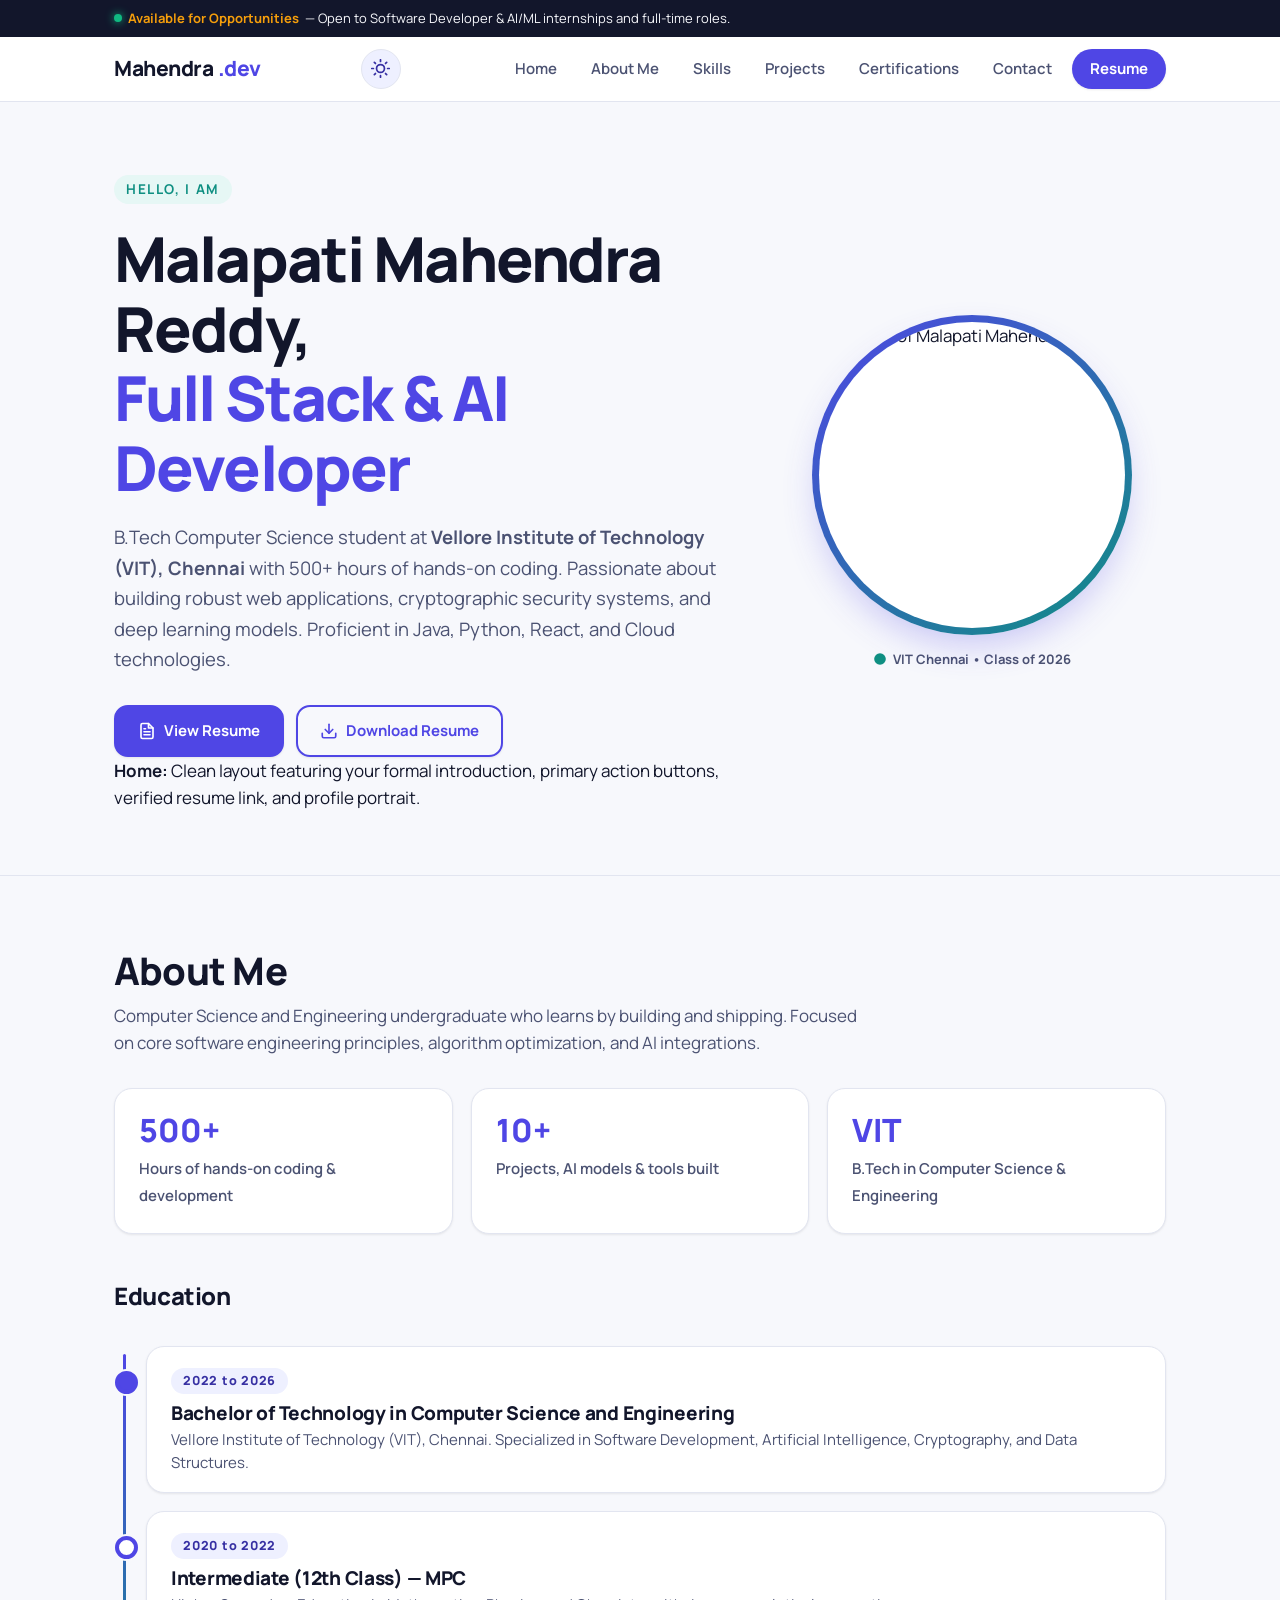
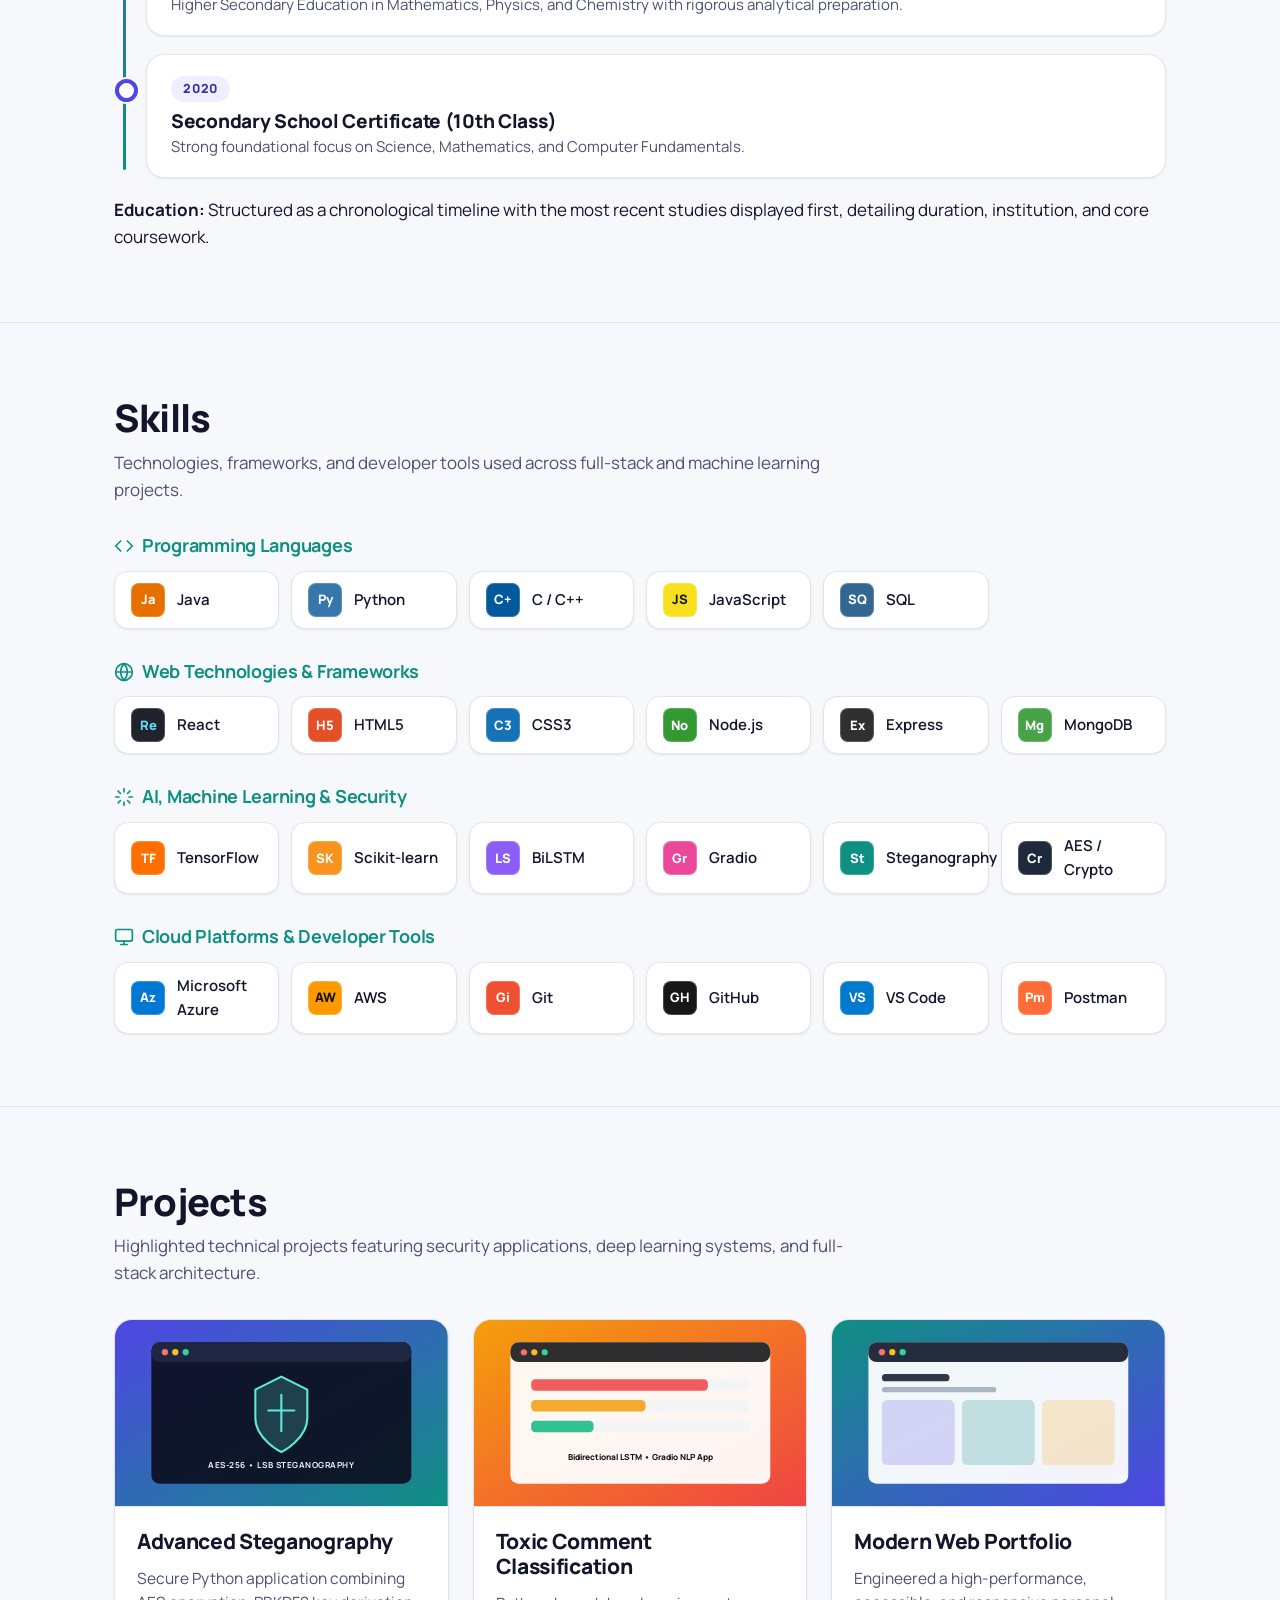
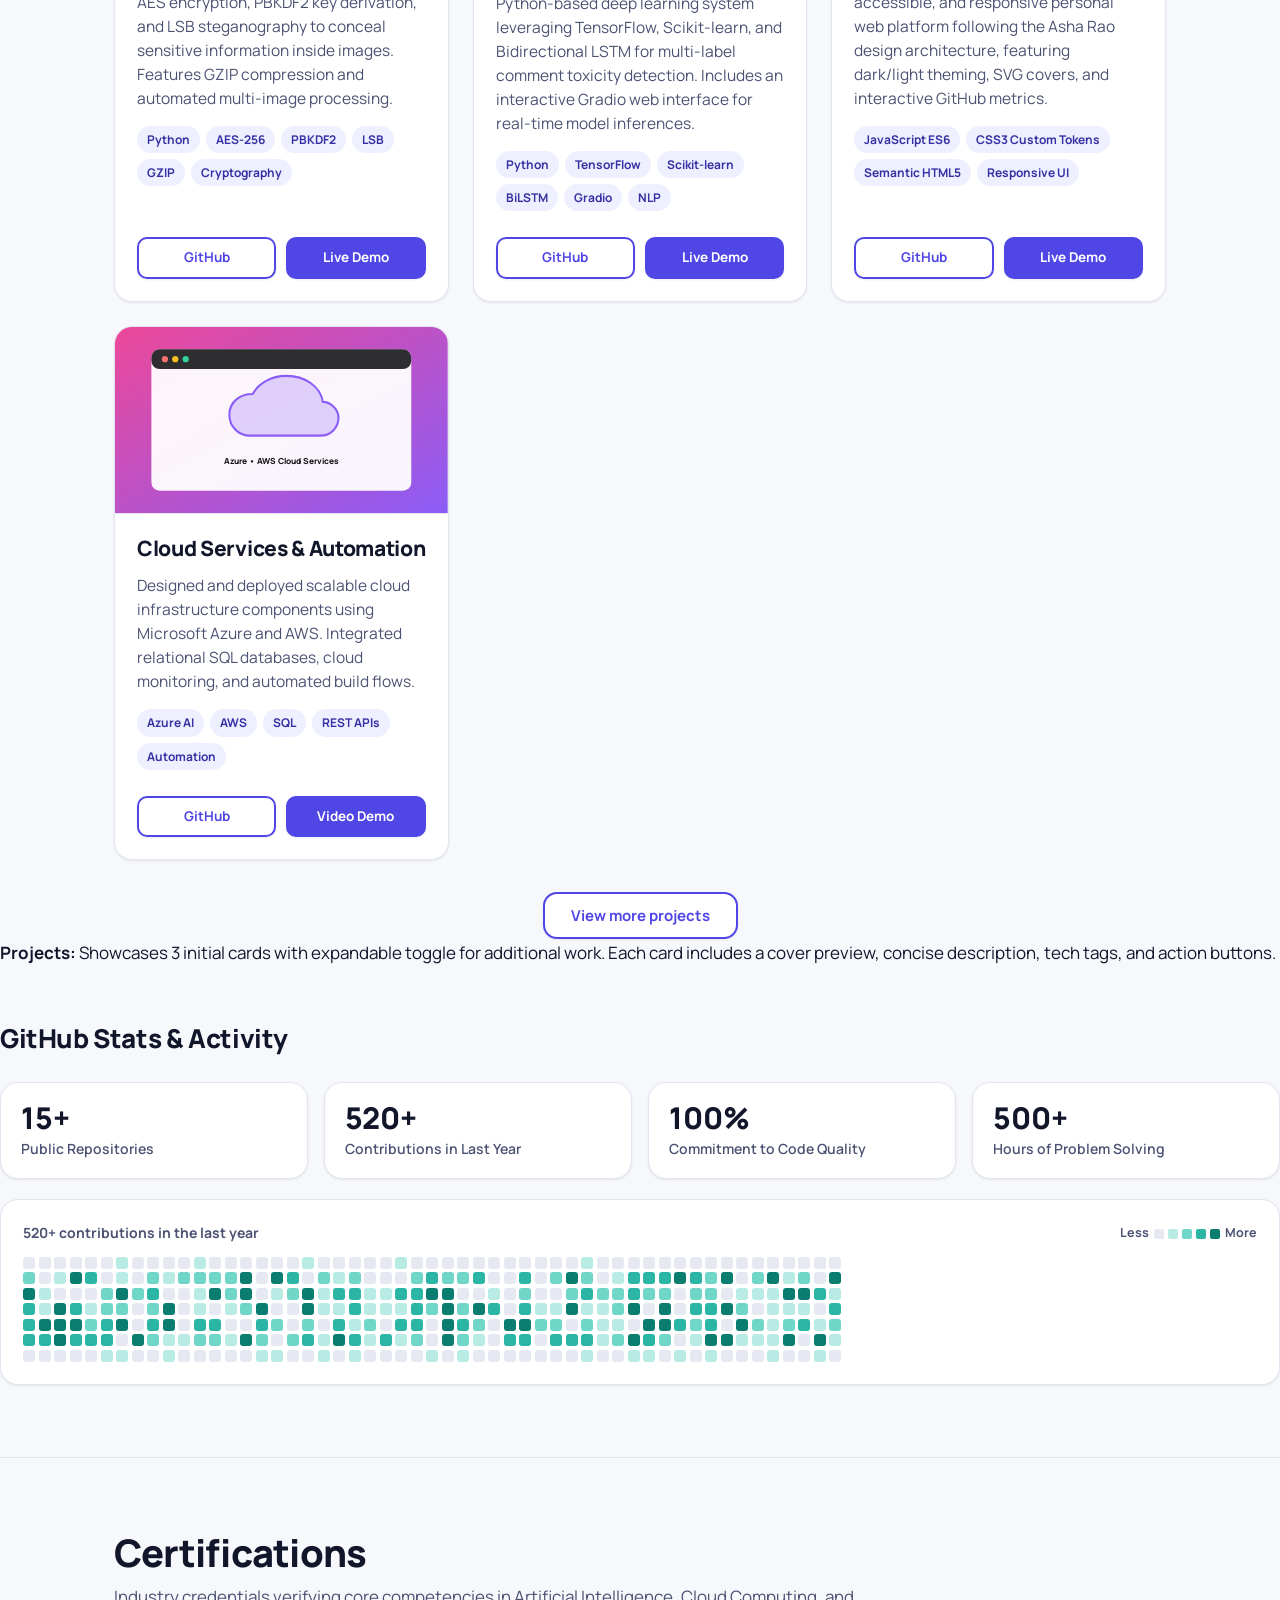
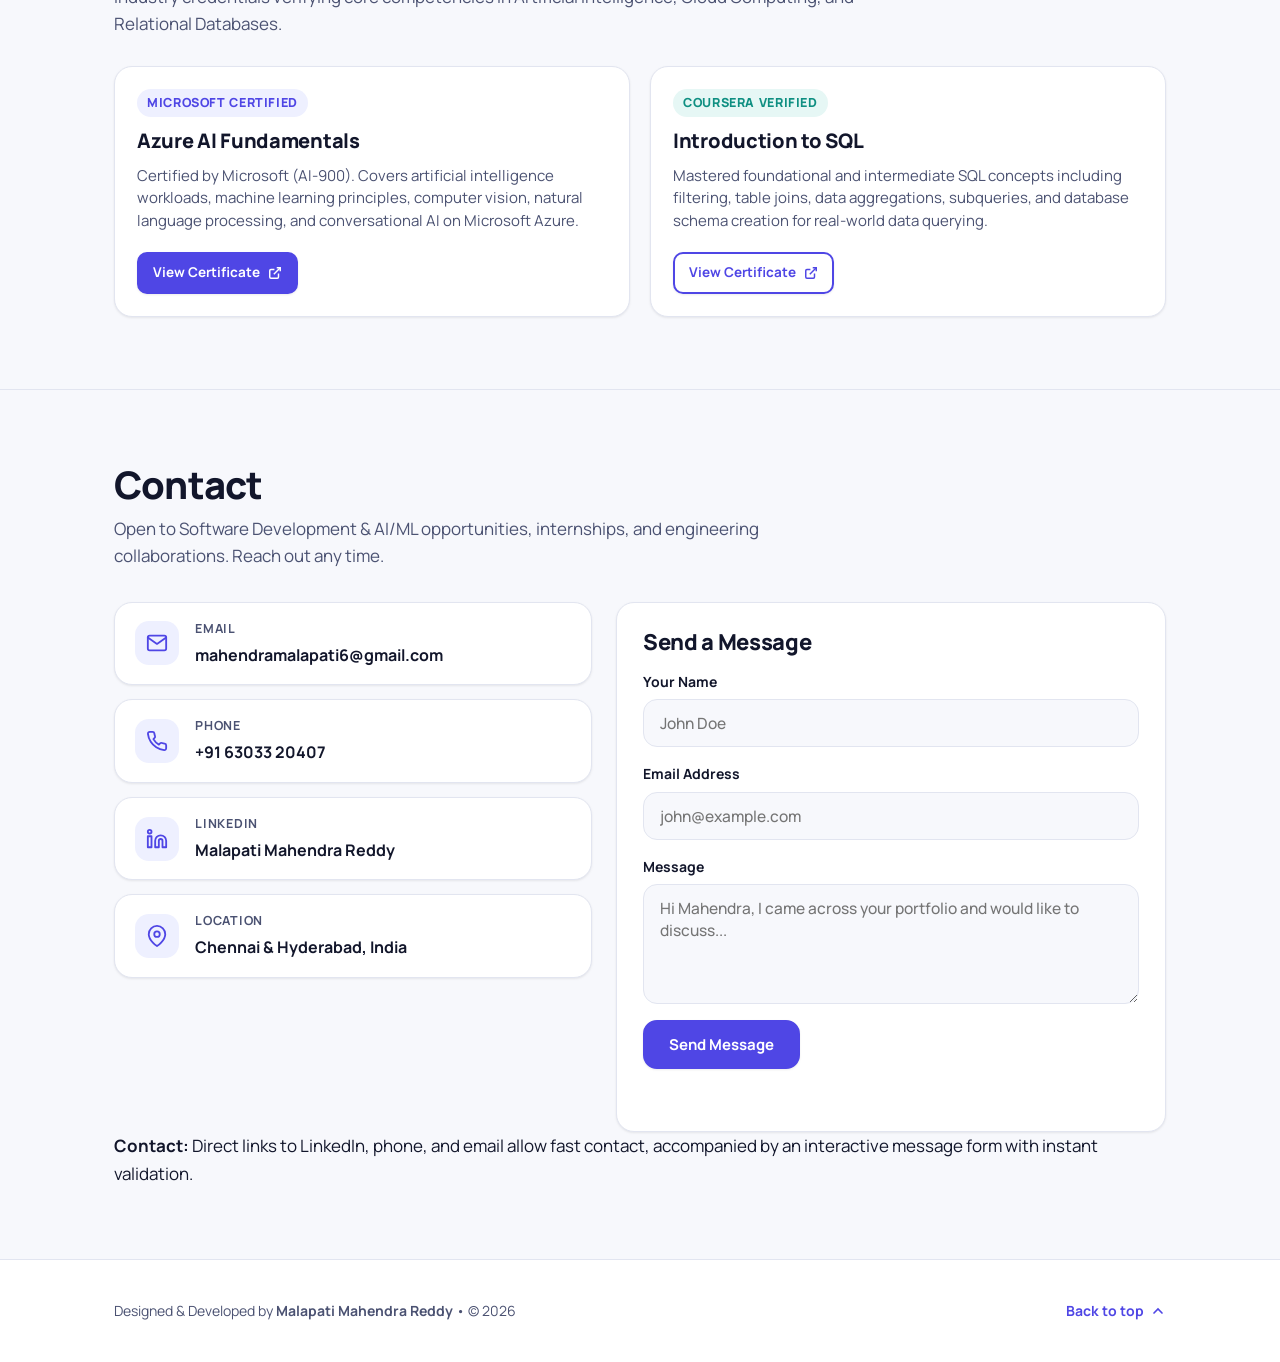
==== port.html @ 986fc6aa "Initial commit: Portfolio website with responsive design and theme toggle" ====
<!DOCTYPE html>
<html lang="en">

<head>
    <meta charset="UTF-8">
    <meta name="viewport" content="width=device-width, initial-scale=1.0, viewport-fit=cover">
    <title>Malapati Mahendra Reddy | Full Stack & AI Developer</title>
    <meta name="description"
        content="Portfolio of Malapati Mahendra Reddy - Full Stack Developer and AI/ML Engineer studying Computer Science at VIT Chennai.">

    <!-- Google Font: Manrope -->
    <link rel="preconnect" href="https://fonts.googleapis.com">
    <link rel="preconnect" href="https://fonts.gstatic.com" crossorigin>
    <link href="https://fonts.googleapis.com/css2?family=Manrope:wght@400;500;600;700;800&display=swap"
        rel="stylesheet">

    <!-- Stylesheet -->
    <link rel="stylesheet" href="port.css">
</head>

<body>

    <!-- Top Notification / Status Banner -->
    <aside class="sample" aria-label="Announcement banner">
        <div class="in">
            <span class="badge-tag">
                <b>Available for Opportunities</b> — Open to Software Developer &amp; AI/ML internships and full-time
                roles.
            </span>
        </div>
    </aside>

    <!-- Sticky Navbar -->
    <nav class="top" aria-label="Main Navigation">
        <div class="in">
            <a class="brand" href="#home" aria-label="Home page">
                Mahendra<span>.dev</span>
            </a>

            <div class="nav-actions">
                <!-- Theme Toggle -->
                <button type="button" class="theme-btn" id="themeToggle" aria-label="Toggle dark/light theme"
                    title="Toggle theme">
                    <svg class="sun-icon" viewBox="0 0 24 24" fill="none" stroke="currentColor" stroke-width="2.2"
                        stroke-linecap="round" stroke-linejoin="round" aria-hidden="true">
                        <circle cx="12" cy="12" r="5"></circle>
                        <line x1="12" y1="1" x2="12" y2="3"></line>
                        <line x1="12" y1="21" x2="12" y2="23"></line>
                        <line x1="4.22" y1="4.22" x2="5.64" y2="5.64"></line>
                        <line x1="18.36" y1="18.36" x2="19.78" y2="19.78"></line>
                        <line x1="1" y1="12" x2="3" y2="12"></line>
                        <line x1="21" y1="12" x2="23" y2="12"></line>
                        <line x1="4.22" y1="19.78" x2="5.64" y2="18.36"></line>
                        <line x1="18.36" y1="5.64" x2="19.78" y2="4.22"></line>
                    </svg>
                    <svg class="moon-icon" style="display:none;" viewBox="0 0 24 24" fill="none" stroke="currentColor"
                        stroke-width="2.2" stroke-linecap="round" stroke-linejoin="round" aria-hidden="true">
                        <path d="M21 12.79A9 9 0 1 1 11.21 3 7 7 0 0 0 21 12.79z"></path>
                    </svg>
                </button>

                <!-- Burger Toggle for Mobile -->
                <button class="burger" id="burger" aria-label="Open navigation menu" aria-expanded="false"
                    aria-controls="menu">
                    <svg width="22" height="22" viewBox="0 0 24 24" fill="none" stroke="currentColor" stroke-width="2.4"
                        stroke-linecap="round">
                        <path d="M4 7h16M4 12h16M4 17h16" />
                    </svg>
                </button>
            </div>

            <!-- Main Navigation Menu -->
            <div class="menu" id="menu">
                <a href="#home">Home</a>
                <a href="#about">About Me</a>
                <a href="#skills">Skills</a>
                <a href="#projects">Projects</a>
                <a href="#cert">Certifications</a>
                <a href="#contact">Contact</a>
                <!-- DUMMY LINK 1: Replace with your original Google Drive Resume view link -->
                <a class="cta" href="https://example.com/drive/view/Mahendra-Reddy-Resume" target="_blank"
                    rel="noopener">Resume</a>
            </div>
        </div>
    </nav>

    <main>
        <!-- Hero Section -->
        <section class="hero" id="home">
            <div class="in">
                <div>
                    <span class="kicker">Hello, I am</span>
                    <h1>Malapati Mahendra Reddy, <em>Full Stack &amp; AI Developer</em></h1>
                    <p class="lead">
                        B.Tech Computer Science student at <strong>Vellore Institute of Technology (VIT),
                            Chennai</strong> with 500+ hours of hands-on coding. Passionate about building robust web
                        applications, cryptographic security systems, and deep learning models. Proficient in Java,
                        Python, React, and Cloud technologies.
                    </p>
                    <div class="btns">
                        <!-- DUMMY LINK 1: Replace with your original Google Drive Resume view link -->
                        <a class="btn" href="https://example.com/drive/view/Mahendra-Reddy-Resume" target="_blank"
                            rel="noopener">
                            <svg width="18" height="18" viewBox="0 0 24 24" fill="none" stroke="currentColor"
                                stroke-width="2.2" stroke-linecap="round" stroke-linejoin="round" aria-hidden="true">
                                <path d="M14 2H6a2 2 0 0 0-2 2v16a2 2 0 0 0 2 2h12a2 2 0 0 0 2-2V8z"></path>
                                <polyline points="14 2 14 8 20 8"></polyline>
                                <line x1="16" y1="13" x2="8" y2="13"></line>
                                <line x1="16" y1="17" x2="8" y2="17"></line>
                                <polyline points="10 9 9 9 8 9"></polyline>
                            </svg>
                            View Resume
                        </a>
                        <!-- DUMMY LINK 2: Replace with your original direct Resume PDF download link -->
                        <a class="btn ghost" href="https://example.com/drive/Mahendra-Reddy-Resume.PDF" target="_blank"
                            rel="noopener" download="Mahendra-Reddy-Resume.pdf">
                            <svg width="18" height="18" viewBox="0 0 24 24" fill="none" stroke="currentColor"
                                stroke-width="2.2" stroke-linecap="round" stroke-linejoin="round" aria-hidden="true">
                                <path d="M21 15v4a2 2 0 0 1-2 2H5a2 2 0 0 1-2-2v-4"></path>
                                <polyline points="7 10 12 15 17 10"></polyline>
                                <line x1="12" y1="15" x2="12" y2="3"></line>
                            </svg>
                            Download Resume
                        </a>
                    </div>
                    <p class="note">
                        <b>Home:</b> Clean layout featuring your formal introduction, primary action buttons, verified
                        resume link, and profile portrait.
                    </p>
                </div>

                <div class="photo-wrapper">
                    <div class="photo">
                        <img src="https://res.cloudinary.com/km6wrbvx/image/upload/v1789730988/photo_2.jpg"
                            alt="Portrait of Malapati Mahendra Reddy" loading="eager"
                            onerror="this.onerror=null; this.src='https://images.unsplash.com/photo-1534528741775-53994a69daeb?auto=format&fit=crop&w=600&q=80';">
                    </div>
                    <span class="photo-caption">
                        <svg width="14" height="14" viewBox="0 0 24 24" fill="#0F8F82">
                            <circle cx="12" cy="12" r="10" />
                        </svg>
                        VIT Chennai &bull; Class of 2026
                    </span>
                </div>
            </div>
        </section>

        <!-- About Me Section -->
        <section class="sec" id="about">
            <div class="in">
                <h2>About Me</h2>
                <p class="sub">
                    Computer Science and Engineering undergraduate who learns by building and shipping. Focused on core
                    software engineering principles, algorithm optimization, and AI integrations.
                </p>

                <!-- Metric Fact Cards -->
                <div class="about">
                    <div class="fact">
                        <b>500+</b>
                        <span>Hours of hands-on coding &amp; development</span>
                    </div>
                    <div class="fact">
                        <b>10+</b>
                        <span>Projects, AI models &amp; tools built</span>
                    </div>
                    <div class="fact">
                        <b>VIT</b>
                        <span>B.Tech in Computer Science &amp; Engineering</span>
                    </div>
                </div>

                <!-- Education History Timeline Track -->
                <h3 style="margin-top: 48px; font-size: 24px; font-weight: 800;">Education</h3>
                <ol class="track" aria-label="Education history, most recent first">
                    <li>
                        <span class="yr">2022 to 2026</span>
                        <h4>Bachelor of Technology in Computer Science and Engineering</h4>
                        <p>Vellore Institute of Technology (VIT), Chennai. Specialized in Software Development,
                            Artificial Intelligence, Cryptography, and Data Structures.</p>
                    </li>
                    <li>
                        <span class="yr">2020 to 2022</span>
                        <h4>Intermediate (12th Class) — MPC</h4>
                        <p>Higher Secondary Education in Mathematics, Physics, and Chemistry with rigorous analytical
                            preparation.</p>
                    </li>
                    <li>
                        <span class="yr">2020</span>
                        <h4>Secondary School Certificate (10th Class)</h4>
                        <p>Strong foundational focus on Science, Mathematics, and Computer Fundamentals.</p>
                    </li>
                </ol>

                <p class="note">
                    <b>Education:</b> Structured as a chronological timeline with the most recent studies displayed
                    first, detailing duration, institution, and core coursework.
                </p>
            </div>
        </section>

        <!-- Skills Section -->
        <section class="sec" id="skills">
            <div class="in">
                <h2>Skills</h2>
                <p class="sub">Technologies, frameworks, and developer tools used across full-stack and machine learning
                    projects.</p>

                <!-- Programming Languages -->
                <div class="group">
                    <h3>
                        <svg width="20" height="20" viewBox="0 0 24 24" fill="none" stroke="currentColor"
                            stroke-width="2" stroke-linecap="round" stroke-linejoin="round" aria-hidden="true">
                            <polyline points="16 18 22 12 16 6"></polyline>
                            <polyline points="8 6 2 12 8 18"></polyline>
                        </svg>
                        Programming Languages
                    </h3>
                    <ul class="logos">
                        <li><span class="logo" style="background:#E76F00;color:#fff" aria-hidden="true">Ja</span>Java
                        </li>
                        <li><span class="logo" style="background:#3776AB;color:#fff" aria-hidden="true">Py</span>Python
                        </li>
                        <li><span class="logo" style="background:#00599C;color:#fff" aria-hidden="true">C+</span>C / C++
                        </li>
                        <li><span class="logo" style="background:#F7DF1E;color:#1a1a1a"
                                aria-hidden="true">JS</span>JavaScript</li>
                        <li><span class="logo" style="background:#336791;color:#fff" aria-hidden="true">SQ</span>SQL
                        </li>
                    </ul>
                </div>

                <!-- Web Development -->
                <div class="group">
                    <h3>
                        <svg width="20" height="20" viewBox="0 0 24 24" fill="none" stroke="currentColor"
                            stroke-width="2" stroke-linecap="round" stroke-linejoin="round" aria-hidden="true">
                            <circle cx="12" cy="12" r="10"></circle>
                            <line x1="2" y1="12" x2="22" y2="12"></line>
                            <path
                                d="M12 2a15.3 15.3 0 0 1 4 10 15.3 15.3 0 0 1-4 10 15.3 15.3 0 0 1-4-10 15.3 15.3 0 0 1 4-10z">
                            </path>
                        </svg>
                        Web Technologies &amp; Frameworks
                    </h3>
                    <ul class="logos">
                        <li><span class="logo" style="background:#20232A;color:#61DAFB"
                                aria-hidden="true">Re</span>React</li>
                        <li><span class="logo" style="background:#E34F26;color:#fff" aria-hidden="true">H5</span>HTML5
                        </li>
                        <li><span class="logo" style="background:#1572B6;color:#fff" aria-hidden="true">C3</span>CSS3
                        </li>
                        <li><span class="logo" style="background:#339933;color:#fff" aria-hidden="true">No</span>Node.js
                        </li>
                        <li><span class="logo" style="background:#303030;color:#fff" aria-hidden="true">Ex</span>Express
                        </li>
                        <li><span class="logo" style="background:#47A248;color:#fff" aria-hidden="true">Mg</span>MongoDB
                        </li>
                    </ul>
                </div>

                <!-- AI & Machine Learning -->
                <div class="group">
                    <h3>
                        <svg width="20" height="20" viewBox="0 0 24 24" fill="none" stroke="currentColor"
                            stroke-width="2" stroke-linecap="round" stroke-linejoin="round" aria-hidden="true">
                            <path
                                d="M12 2v4M12 18v4M4.93 4.93l2.83 2.83M16.24 16.24l2.83 2.83M2 12h4M18 12h4M4.93 19.07l2.83-2.83M16.24 7.76l2.83-2.83">
                            </path>
                        </svg>
                        AI, Machine Learning &amp; Security
                    </h3>
                    <ul class="logos">
                        <li><span class="logo" style="background:#FF6F00;color:#fff"
                                aria-hidden="true">TF</span>TensorFlow</li>
                        <li><span class="logo" style="background:#F7931E;color:#fff"
                                aria-hidden="true">SK</span>Scikit-learn</li>
                        <li><span class="logo" style="background:#8B5CF6;color:#fff" aria-hidden="true">LS</span>BiLSTM
                        </li>
                        <li><span class="logo" style="background:#EC4899;color:#fff" aria-hidden="true">Gr</span>Gradio
                        </li>
                        <li><span class="logo" style="background:#0F8F82;color:#fff"
                                aria-hidden="true">St</span>Steganography</li>
                        <li><span class="logo" style="background:#1E293B;color:#fff" aria-hidden="true">Cr</span>AES /
                            Crypto</li>
                    </ul>
                </div>

                <!-- Cloud & Developer Tools -->
                <div class="group">
                    <h3>
                        <svg width="20" height="20" viewBox="0 0 24 24" fill="none" stroke="currentColor"
                            stroke-width="2" stroke-linecap="round" stroke-linejoin="round" aria-hidden="true">
                            <rect x="2" y="3" width="20" height="14" rx="2" ry="2"></rect>
                            <line x1="8" y1="21" x2="16" y2="21"></line>
                            <line x1="12" y1="17" x2="12" y2="21"></line>
                        </svg>
                        Cloud Platforms &amp; Developer Tools
                    </h3>
                    <ul class="logos">
                        <li><span class="logo" style="background:#0078D4;color:#fff"
                                aria-hidden="true">Az</span>Microsoft Azure</li>
                        <li><span class="logo" style="background:#FF9900;color:#111" aria-hidden="true">AW</span>AWS
                        </li>
                        <li><span class="logo" style="background:#F05032;color:#fff" aria-hidden="true">Gi</span>Git
                        </li>
                        <li><span class="logo" style="background:#181717;color:#fff" aria-hidden="true">GH</span>GitHub
                        </li>
                        <li><span class="logo" style="background:#007ACC;color:#fff" aria-hidden="true">VS</span>VS Code
                        </li>
                        <li><span class="logo" style="background:#FF6C37;color:#fff" aria-hidden="true">Pm</span>Postman
                        </li>
                    </ul>
                </div>
            </div>
        </section>

        <!-- Projects Section -->
        <section class="sec" id="projects">
            <div class="in">
                <h2>Projects</h2>
                <p class="sub">Highlighted technical projects featuring security applications, deep learning systems,
                    and full-stack architecture.</p>

                <div class="cards" id="cards">
                    <!-- Project 1: Advanced Steganography -->
                    <article class="card">
                        <div class="cover">
                            <svg viewBox="0 0 640 360" role="img"
                                aria-label="Cover illustration of Advanced Steganography"
                                preserveAspectRatio="xMidYMid slice">
                                <defs>
                                    <linearGradient id="pGrad1" x1="0" y1="0" x2="1" y2="1">
                                        <stop offset="0%" stop-color="#4F46E5" />
                                        <stop offset="100%" stop-color="#0F8F82" />
                                    </linearGradient>
                                </defs>
                                <rect width="640" height="360" fill="url(#pGrad1)" />
                                <!-- Terminal Window -->
                                <rect x="70" y="44" width="500" height="272" rx="16" fill="#0C1020"
                                    fill-opacity="0.92" />
                                <rect x="70" y="44" width="500" height="38" rx="16" fill="#1E2644" />
                                <circle cx="96" cy="63" r="6" fill="#F87171" />
                                <circle cx="116" cy="63" r="6" fill="#FBBF24" />
                                <circle cx="136" cy="63" r="6" fill="#34D399" />
                                <!-- Shield Icon in SVG -->
                                <path
                                    d="M320 110 L370 135 V190 C370 230 320 255 320 255 C320 255 270 230 270 190 V135 Z"
                                    fill="#5EEAD4" fill-opacity="0.2" stroke="#5EEAD4" stroke-width="4"
                                    stroke-linejoin="round" />
                                <path d="M320 145 V215" stroke="#5EEAD4" stroke-width="4" stroke-linecap="round" />
                                <path d="M295 175 H345" stroke="#5EEAD4" stroke-width="4" stroke-linecap="round" />
                                <text x="320" y="285" fill="#EEF0FA" font-family="'Manrope',sans-serif"
                                    font-weight="700" font-size="16" text-anchor="middle" letter-spacing="1">AES-256
                                    &bull; LSB STEGANOGRAPHY</text>
                            </svg>
                        </div>
                        <div class="body">
                            <h3>Advanced Steganography</h3>
                            <p>
                                Secure Python application combining AES encryption, PBKDF2 key derivation, and LSB
                                steganography to conceal sensitive information inside images. Features GZIP compression
                                and automated multi-image processing.
                            </p>
                            <ul class="stack" aria-label="Tech stack">
                                <li>Python</li>
                                <li>AES-256</li>
                                <li>PBKDF2</li>
                                <li>LSB</li>
                                <li>GZIP</li>
                                <li>Cryptography</li>
                            </ul>
                            <div class="btns">
                                <!-- DUMMY LINK 3: Replace with your original GitHub repo link for Advanced Steganography -->
                                <a class="btn ghost sm" href="https://github.com/Mahendrareddy123456/Steganography"
                                    target="_blank" rel="noopener">GitHub</a>
                                <!-- DUMMY LINK 4: Replace with your original Live Demo / Docs link for Advanced Steganography -->
                                <a class="btn sm" href="https://steganography-msathqukjocxggxkegdyzr.streamlit.app/"
                                    target="_blank" rel="noopener">Live Demo</a>
                            </div>
                        </div>
                    </article>

                    <!-- Project 2: Toxic Comment Classification -->
                    <article class="card">
                        <div class="cover">
                            <svg viewBox="0 0 640 360" role="img"
                                aria-label="Cover illustration of Toxic Comment Classification"
                                preserveAspectRatio="xMidYMid slice">
                                <defs>
                                    <linearGradient id="pGrad2" x1="0" y1="0" x2="1" y2="1">
                                        <stop offset="0%" stop-color="#F59E0B" />
                                        <stop offset="100%" stop-color="#EF4444" />
                                    </linearGradient>
                                </defs>
                                <rect width="640" height="360" fill="url(#pGrad2)" />
                                <rect x="70" y="44" width="500" height="272" rx="16" fill="#FFFFFF"
                                    fill-opacity="0.94" />
                                <rect x="70" y="44" width="500" height="38" rx="16" fill="#18181B" fill-opacity="0.9" />
                                <circle cx="96" cy="63" r="6" fill="#F87171" />
                                <circle cx="116" cy="63" r="6" fill="#FBBF24" />
                                <circle cx="136" cy="63" r="6" fill="#34D399" />
                                <!-- Sentiment Bars -->
                                <rect x="110" y="115" width="420" height="22" rx="8" fill="#F3F4F6" />
                                <rect x="110" y="115" width="340" height="22" rx="8" fill="#EF4444"
                                    fill-opacity="0.85" />
                                <rect x="110" y="155" width="420" height="22" rx="8" fill="#F3F4F6" />
                                <rect x="110" y="155" width="220" height="22" rx="8" fill="#F59E0B"
                                    fill-opacity="0.85" />
                                <rect x="110" y="195" width="420" height="22" rx="8" fill="#F3F4F6" />
                                <rect x="110" y="195" width="120" height="22" rx="8" fill="#10B981"
                                    fill-opacity="0.85" />
                                <text x="320" y="270" fill="#18181B" font-family="'Manrope',sans-serif"
                                    font-weight="800" font-size="16" text-anchor="middle">Bidirectional LSTM &bull;
                                    Gradio NLP App</text>
                            </svg>
                        </div>
                        <div class="body">
                            <h3>Toxic Comment Classification</h3>
                            <p>
                                Python-based deep learning system leveraging TensorFlow, Scikit-learn, and Bidirectional
                                LSTM for multi-label comment toxicity detection. Includes an interactive Gradio web
                                interface for real-time model inferences.
                            </p>
                            <ul class="stack" aria-label="Tech stack">
                                <li>Python</li>
                                <li>TensorFlow</li>
                                <li>Scikit-learn</li>
                                <li>BiLSTM</li>
                                <li>Gradio</li>
                                <li>NLP</li>
                            </ul>
                            <div class="btns">
                                <!-- DUMMY LINK 5: Replace with your original GitHub repo link for Toxic Comment Classification -->
                                <a class="btn ghost sm" href="https://example.com/github/toxic-comment-classification"
                                    target="_blank" rel="noopener">GitHub</a>
                                <!-- DUMMY LINK 6: Replace with your original Live Demo link for Toxic Comment Classification -->
                                <a class="btn sm" href="https://example.com/live/toxic-comment-classification"
                                    target="_blank" rel="noopener">Live Demo</a>
                            </div>
                        </div>
                    </article>

                    <!-- Project 3: Modern Portfolio & Web Applications -->
                    <article class="card">
                        <div class="cover">
                            <svg viewBox="0 0 640 360" role="img"
                                aria-label="Cover illustration of Developer Portfolio & Web Apps"
                                preserveAspectRatio="xMidYMid slice">
                                <defs>
                                    <linearGradient id="pGrad3" x1="0" y1="0" x2="1" y2="1">
                                        <stop offset="0%" stop-color="#0F8F82" />
                                        <stop offset="100%" stop-color="#4F46E5" />
                                    </linearGradient>
                                </defs>
                                <rect width="640" height="360" fill="url(#pGrad3)" />
                                <rect x="70" y="44" width="500" height="272" rx="16" fill="#FFFFFF"
                                    fill-opacity="0.94" />
                                <rect x="70" y="44" width="500" height="38" rx="16" fill="#0F172A" fill-opacity="0.9" />
                                <circle cx="96" cy="63" r="6" fill="#F87171" />
                                <circle cx="116" cy="63" r="6" fill="#FBBF24" />
                                <circle cx="136" cy="63" r="6" fill="#34D399" />
                                <!-- Web Layout Mockup -->
                                <rect x="96" y="105" width="130" height="14" rx="7" fill="#0F172A"
                                    fill-opacity="0.85" />
                                <rect x="96" y="130" width="220" height="10" rx="5" fill="#64748B" fill-opacity="0.5" />
                                <rect x="96" y="155" width="140" height="125" rx="10" fill="#4F46E5"
                                    fill-opacity="0.2" />
                                <rect x="250" y="155" width="140" height="125" rx="10" fill="#0F8F82"
                                    fill-opacity="0.22" />
                                <rect x="404" y="155" width="140" height="125" rx="10" fill="#F59E0B"
                                    fill-opacity="0.2" />
                            </svg>
                        </div>
                        <div class="body">
                            <h3>Modern Web Portfolio</h3>
                            <p>
                                Engineered a high-performance, accessible, and responsive personal web platform
                                following the Asha Rao design architecture, featuring dark/light theming, SVG covers,
                                and interactive GitHub metrics.
                            </p>
                            <ul class="stack" aria-label="Tech stack">
                                <li>JavaScript ES6</li>
                                <li>CSS3 Custom Tokens</li>
                                <li>Semantic HTML5</li>
                                <li>Responsive UI</li>
                            </ul>
                            <div class="btns">
                                <!-- DUMMY LINK 7: Replace with your original GitHub repo link for your Portfolio -->
                                <a class="btn ghost sm" href="https://example.com/github/portfolio" target="_blank"
                                    rel="noopener">GitHub</a>
                                <!-- DUMMY LINK 8: Replace with your original Live Demo link for your Portfolio -->
                                <a class="btn sm" href="https://example.com/live/portfolio" target="_blank"
                                    rel="noopener">Live Demo</a>
                            </div>
                        </div>
                    </article>

                    <!-- Project 4 (collapsible with data-more) -->
                    <article class="card" hidden data-more>
                        <div class="cover">
                            <svg viewBox="0 0 640 360" role="img"
                                aria-label="Cover illustration of Cloud & Distributed Systems"
                                preserveAspectRatio="xMidYMid slice">
                                <defs>
                                    <linearGradient id="pGrad4" x1="0" y1="0" x2="1" y2="1">
                                        <stop offset="0%" stop-color="#EC4899" />
                                        <stop offset="100%" stop-color="#8B5CF6" />
                                    </linearGradient>
                                </defs>
                                <rect width="640" height="360" fill="url(#pGrad4)" />
                                <rect x="70" y="44" width="500" height="272" rx="16" fill="#FFFFFF"
                                    fill-opacity="0.94" />
                                <rect x="70" y="44" width="500" height="38" rx="16" fill="#18181B" fill-opacity="0.9" />
                                <circle cx="96" cy="63" r="6" fill="#F87171" />
                                <circle cx="116" cy="63" r="6" fill="#FBBF24" />
                                <circle cx="136" cy="63" r="6" fill="#34D399" />
                                <!-- Cloud SVG graphic -->
                                <path
                                    d="M260 210 C240 210 220 195 220 170 C220 145 240 130 265 130 C275 110 300 95 330 95 C365 95 395 115 400 145 C415 145 430 160 430 175 C430 195 415 210 395 210 Z"
                                    fill="#8B5CF6" fill-opacity="0.25" stroke="#8B5CF6" stroke-width="4" />
                                <text x="320" y="265" fill="#18181B" font-family="'Manrope',sans-serif"
                                    font-weight="800" font-size="16" text-anchor="middle">Azure &bull; AWS Cloud
                                    Services</text>
                            </svg>
                        </div>
                        <div class="body">
                            <h3>Cloud Services &amp; Automation</h3>
                            <p>
                                Designed and deployed scalable cloud infrastructure components using Microsoft Azure and
                                AWS. Integrated relational SQL databases, cloud monitoring, and automated build flows.
                            </p>
                            <ul class="stack" aria-label="Tech stack">
                                <li>Azure AI</li>
                                <li>AWS</li>
                                <li>SQL</li>
                                <li>REST APIs</li>
                                <li>Automation</li>
                            </ul>
                            <div class="btns">
                                <!-- DUMMY LINK 9: Replace with your original GitHub repo link for Cloud Services -->
                                <a class="btn ghost sm" href="https://example.com/github/cloud-services" target="_blank"
                                    rel="noopener">GitHub</a>
                                <!-- DUMMY LINK 10: Replace with your original Video Demo link for Cloud Services -->
                                <a class="btn sm" href="https://example.com/video/cloud-services" target="_blank"
                                    rel="noopener">Video Demo</a>
                            </div>
                        </div>
                    </article>
                </div>
                </article>
            </div>

            <!-- View More Projects Button -->
            <div class="more">
                <button type="button" id="moreBtn" aria-expanded="false" aria-controls="cards">
                    View more projects
                </button>
            </div>

            <p class="note">
                <b>Projects:</b> Showcases 3 initial cards with expandable toggle for additional work. Each card
                includes a cover preview, concise description, tech tags, and action buttons.
            </p>

            <!-- GitHub Stats Section -->
            <h3 style="margin-top: 56px; font-size: 26px; font-weight: 800;">GitHub Stats &amp; Activity</h3>
            <div class="stats">
                <div class="stat">
                    <b>15+</b>
                    <span>Public Repositories</span>
                </div>
                <div class="stat">
                    <b>520+</b>
                    <span>Contributions in Last Year</span>
                </div>
                <div class="stat">
                    <b>100%</b>
                    <span>Commitment to Code Quality</span>
                </div>
                <div class="stat">
                    <b>500+</b>
                    <span>Hours of Problem Solving</span>
                </div>
            </div>

            <!-- GitHub Heatmap Calendar -->
            <div class="cal" role="img" aria-label="GitHub contribution calendar visualization">
                <div class="cal-header">
                    <span>520+ contributions in the last year</span>
                    <span style="font-size: 12.5px;">Less <span
                            style="display:inline-block;width:10px;height:10px;background:var(--c0);border-radius:2px;vertical-align:middle;margin:0 2px"></span><span
                            style="display:inline-block;width:10px;height:10px;background:var(--c1);border-radius:2px;vertical-align:middle;margin:0 2px"></span><span
                            style="display:inline-block;width:10px;height:10px;background:var(--c2);border-radius:2px;vertical-align:middle;margin:0 2px"></span><span
                            style="display:inline-block;width:10px;height:10px;background:var(--c3);border-radius:2px;vertical-align:middle;margin:0 2px"></span><span
                            style="display:inline-block;width:10px;height:10px;background:var(--c4);border-radius:2px;vertical-align:middle;margin:0 2px"></span>
                        More</span>
                </div>
                <div class="grid" id="cal"></div>
            </div>
            </div>
        </section>

        <!-- Certifications Section -->
        <section class="sec" id="cert">
            <div class="in">
                <h2>Certifications</h2>
                <p class="sub">Industry credentials verifying core competencies in Artificial Intelligence, Cloud
                    Computing, and Relational Databases.</p>

                <div class="cert-grid">
                    <!-- Cert 1: Azure AI -->
                    <div class="cert-card">
                        <span class="cert-badge">Microsoft Certified</span>
                        <h3>Azure AI Fundamentals</h3>
                        <p>
                            Certified by Microsoft (AI-900). Covers artificial intelligence workloads, machine learning
                            principles, computer vision, natural language processing, and conversational AI on Microsoft
                            Azure.
                        </p>
                        <div class="cert-footer">
                            <a class="btn sm"
                                href="https://drive.google.com/file/d/1QCek6XJiGgyFxz_TMdN23KMZZLE-OwZm/view?usp=sharing"
                                target="_blank" rel="noopener">
                                View Certificate
                                <svg width="14" height="14" viewBox="0 0 24 24" fill="none" stroke="currentColor"
                                    stroke-width="2.5">
                                    <path d="M18 13v6a2 2 0 0 1-2 2H5a2 2 0 0 1-2-2V8a2 2 0 0 1 2-2h6"></path>
                                    <polyline points="15 3 21 3 21 9"></polyline>
                                    <line x1="10" y1="14" x2="21" y2="3"></line>
                                </svg>
                            </a>
                        </div>
                    </div>

                    <!-- Cert 2: SQL -->
                    <div class="cert-card">
                        <span class="cert-badge" style="color:var(--teal);background:var(--teal-light);">Coursera
                            Verified</span>
                        <h3>Introduction to SQL</h3>
                        <p>
                            Mastered foundational and intermediate SQL concepts including filtering, table joins, data
                            aggregations, subqueries, and database schema creation for real-world data querying.
                        </p>
                        <div class="cert-footer">
                            <a class="btn sm ghost"
                                href="https://s3.amazonaws.com/coursera_assets/meta_images/generated/CERTIFICATE_LANDING_PAGE/CERTIFICATE_LANDING_PAGE~HFRZQETCVS5L/CERTIFICATE_LANDING_PAGE~HFRZQETCVS5L.jpeg"
                                target="_blank" rel="noopener">
                                View Certificate
                                <svg width="14" height="14" viewBox="0 0 24 24" fill="none" stroke="currentColor"
                                    stroke-width="2.5">
                                    <path d="M18 13v6a2 2 0 0 1-2 2H5a2 2 0 0 1-2-2V8a2 2 0 0 1 2-2h6"></path>
                                    <polyline points="15 3 21 3 21 9"></polyline>
                                    <line x1="10" y1="14" x2="21" y2="3"></line>
                                </svg>
                            </a>
                        </div>
                    </div>
                </div>
            </div>
        </section>

        <!-- Contact Section -->
        <section class="sec" id="contact">
            <div class="in">
                <h2>Contact</h2>
                <p class="sub">Open to Software Development &amp; AI/ML opportunities, internships, and engineering
                    collaborations. Reach out any time.</p>

                <div class="cwrap">
                    <!-- Left: Direct Contact Information Cards -->
                    <div class="contact">
                        <!-- Email -->
                        <a class="contact-card" href="mailto:mahendramalapati6@gmail.com">
                            <div class="contact-icon" aria-hidden="true">
                                <svg viewBox="0 0 24 24" fill="none" stroke="currentColor" stroke-width="2"
                                    stroke-linecap="round" stroke-linejoin="round">
                                    <path
                                        d="M4 4h16c1.1 0 2 .9 2 2v12c0 1.1-.9 2-2 2H4c-1.1 0-2-.9-2-2V6c0-1.1.9-2 2-2z">
                                    </path>
                                    <polyline points="22,6 12,13 2,6"></polyline>
                                </svg>
                            </div>
                            <div>
                                <small>Email</small>
                                <b>mahendramalapati6@gmail.com</b>
                            </div>
                        </a>

                        <!-- Mobile Phone -->
                        <a class="contact-card" href="tel:+916303320407">
                            <div class="contact-icon" aria-hidden="true">
                                <svg viewBox="0 0 24 24" fill="none" stroke="currentColor" stroke-width="2"
                                    stroke-linecap="round" stroke-linejoin="round">
                                    <path
                                        d="M22 16.92v3a2 2 0 0 1-2.18 2 19.79 19.79 0 0 1-8.63-3.07 19.5 19.5 0 0 1-6-6 19.79 19.79 0 0 1-3.07-8.67A2 2 0 0 1 4.11 2h3a2 2 0 0 1 2 1.72 12.84 12.84 0 0 0 .7 2.81 2 2 0 0 1-.45 2.11L8.09 9.91a16 16 0 0 0 6 6l1.27-1.27a2 2 0 0 1 2.11-.45 12.84 12.84 0 0 0 2.81.7A2 2 0 0 1 22 16.92z">
                                    </path>
                                </svg>
                            </div>
                            <div>
                                <small>Phone</small>
                                <b>+91 63033 20407</b>
                            </div>
                        </a>

                        <!-- LinkedIn -->
                        <a class="contact-card" href="https://www.linkedin.com/in/mahendra-reddy-malapati-177187278/"
                            target="_blank" rel="noopener">
                            <div class="contact-icon" aria-hidden="true">
                                <svg viewBox="0 0 24 24" fill="none" stroke="currentColor" stroke-width="2"
                                    stroke-linecap="round" stroke-linejoin="round">
                                    <path
                                        d="M16 8a6 6 0 0 1 6 6v7h-4v-7a2 2 0 0 0-2-2 2 2 0 0 0-2 2v7h-4v-7a6 6 0 0 1 6-6z">
                                    </path>
                                    <rect x="2" y="9" width="4" height="12"></rect>
                                    <circle cx="4" cy="4" r="2"></circle>
                                </svg>
                            </div>
                            <div>
                                <small>LinkedIn</small>
                                <b>Malapati Mahendra Reddy</b>
                            </div>
                        </a>

                        <!-- Location / Institute -->
                        <div class="contact-card">
                            <div class="contact-icon" aria-hidden="true">
                                <svg viewBox="0 0 24 24" fill="none" stroke="currentColor" stroke-width="2"
                                    stroke-linecap="round" stroke-linejoin="round">
                                    <path d="M21 10c0 7-9 13-9 13s-9-6-9-13a9 9 0 0 1 18 0z"></path>
                                    <circle cx="12" cy="10" r="3"></circle>
                                </svg>
                            </div>
                            <div>
                                <small>Location</small>
                                <b>Chennai &amp; Hyderabad, India</b>
                            </div>
                        </div>
                    </div>

                    <!-- Right: Interactive Send Message Form -->
                    <form class="form" id="cf" novalidate>
                        <h3>Send a Message</h3>

                        <label for="cn">
                            Your Name
                            <input id="cn" name="name" type="text" autocomplete="name" placeholder="John Doe" required>
                        </label>

                        <label for="ce">
                            Email Address
                            <input id="ce" name="email" type="email" autocomplete="email" placeholder="john@example.com"
                                required>
                        </label>

                        <label for="cm">
                            Message
                            <textarea id="cm" name="message"
                                placeholder="Hi Mahendra, I came across your portfolio and would like to discuss..."
                                required></textarea>
                        </label>

                        <button type="submit" id="submitBtn">Send Message</button>
                        <p id="fstatus" role="status" aria-live="polite"></p>
                    </form>
                </div>

                <p class="note">
                    <b>Contact:</b> Direct links to LinkedIn, phone, and email allow fast contact, accompanied by an
                    interactive message form with instant validation.
                </p>
            </div>
        </section>
    </main>

    <!-- Footer -->
    <footer>
        <div class="in">
            <div>
                Designed &amp; Developed by <strong>Malapati Mahendra Reddy</strong> &bull; &copy; <span
                    id="year"></span>
            </div>
            <a class="back-to-top" href="#home">
                Back to top
                <svg width="16" height="16" viewBox="0 0 24 24" fill="none" stroke="currentColor" stroke-width="2.5"
                    stroke-linecap="round">
                    <polyline points="18 15 12 9 6 15"></polyline>
                </svg>
            </a>
        </div>
    </footer>

    <!-- Interactive JavaScript matching the Asha Rao demo functionality -->
    <script>
        (function () {
            // 1. Current Year
            var yrSpan = document.getElementById('year');
            if (yrSpan) {
                yrSpan.textContent = new Date().getFullYear();
            }

            // 2. Mobile Burger Menu
            var b = document.getElementById('burger');
            var m = document.getElementById('menu');
            if (b && m) {
                b.addEventListener('click', function () {
                    var isOpen = m.classList.toggle('open');
                    b.setAttribute('aria-expanded', isOpen);
                    b.setAttribute('aria-label', isOpen ? 'Close navigation menu' : 'Open navigation menu');
                });

                m.addEventListener('click', function (e) {
                    if (e.target.tagName === 'A') {
                        m.classList.remove('open');
                        b.setAttribute('aria-expanded', 'false');
                    }
                });
            }

            // 3. Theme Switcher (Dark / Light toggle with localStorage memory)
            var themeToggle = document.getElementById('themeToggle');
            var sunIcon = themeToggle ? themeToggle.querySelector('.sun-icon') : null;
            var moonIcon = themeToggle ? themeToggle.querySelector('.moon-icon') : null;

            function updateThemeIcons(theme) {
                if (!sunIcon || !moonIcon) return;
                if (theme === 'dark') {
                    sunIcon.style.display = 'none';
                    moonIcon.style.display = 'block';
                } else {
                    sunIcon.style.display = 'block';
                    moonIcon.style.display = 'none';
                }
            }

            var savedTheme = localStorage.getItem('portfolio_theme');
            if (savedTheme) {
                document.documentElement.setAttribute('data-theme', savedTheme);
                updateThemeIcons(savedTheme);
            } else {
                var prefersDark = window.matchMedia && window.matchMedia('(prefers-color-scheme: dark)').matches;
                updateThemeIcons(prefersDark ? 'dark' : 'light');
            }

            if (themeToggle) {
                themeToggle.addEventListener('click', function () {
                    var current = document.documentElement.getAttribute('data-theme');
                    var isDark;
                    if (current) {
                        isDark = current === 'dark';
                    } else {
                        isDark = window.matchMedia && window.matchMedia('(prefers-color-scheme: dark)').matches;
                    }

                    var next = isDark ? 'light' : 'dark';
                    document.documentElement.setAttribute('data-theme', next);
                    localStorage.setItem('portfolio_theme', next);
                    updateThemeIcons(next);
                });
            }

            // 4. Checklist Notes Toggle
            var t = document.getElementById('tn');
            if (t) {
                t.addEventListener('click', function () {
                    var on = document.body.classList.toggle('notes');
                    t.setAttribute('aria-pressed', on);
                    t.textContent = on ? 'Hide checklist notes' : 'Show checklist notes';
                });
            }

            // 5. Expandable Projects Toggle
            var mb = document.getElementById('moreBtn');
            if (mb) {
                mb.addEventListener('click', function () {
                    var isExpanded = mb.getAttribute('aria-expanded') === 'true';
                    var willExpand = !isExpanded;
                    var moreCards = document.querySelectorAll('.card[data-more]');
                    moreCards.forEach(function (c) {
                        c.hidden = !willExpand;
                    });
                    mb.setAttribute('aria-expanded', willExpand);
                    mb.textContent = willExpand ? 'View fewer projects' : 'View more projects';
                });
            }

            // 6. Interactive Contact Form with Validation & Feedback
            var cf = document.getElementById('cf');
            var fs = document.getElementById('fstatus');
            if (cf && fs) {
                cf.addEventListener('submit', function (e) {
                    e.preventDefault();
                    var nameInput = document.getElementById('cn');
                    var emailInput = document.getElementById('ce');
                    var msgInput = document.getElementById('cm');

                    var name = nameInput ? nameInput.value.trim() : '';
                    var email = emailInput ? emailInput.value.trim() : '';
                    var msg = msgInput ? msgInput.value.trim() : '';

                    var emailPattern = /^[^@\s]+@[^@\s]+\.[^@\s]+$/;

                    if (!name || !email || !msg) {
                        fs.style.color = '#EF4444';
                        fs.textContent = 'Please fill in all fields (name, email, and message).';
                        return;
                    }

                    if (!emailPattern.test(email)) {
                        fs.style.color = '#EF4444';
                        fs.textContent = 'Please provide a valid email address.';
                        return;
                    }

                    fs.style.color = 'var(--teal)';
                    fs.textContent = '✓ Thank you! Your message has been recorded. Mahendra will respond promptly.';
                    cf.reset();
                });
            }

            // 7. GitHub Contribution Heatmap Generation Algorithm
            var g = document.getElementById('cal');
            if (g) {
                var seed = 42;
                function pseudoRandom() {
                    seed = (seed * 1103515245 + 12345) % 2147483648;
                    return seed / 2147483648;
                }

                var html = '';
                for (var w = 0; w < 53; w++) {
                    for (var d = 0; d < 7; d++) {
                        var r = pseudoRandom();
                        var level = 0;
                        if (d === 0 || d === 6) {
                            // Weekend
                            level = r > 0.78 ? 1 : 0;
                        } else {
                            // Weekday
                            level = r > 0.82 ? 4 : (r > 0.62 ? 3 : (r > 0.38 ? 2 : (r > 0.18 ? 1 : 0)));
                        }
                        html += '<i data-l="' + level + '" title="Week ' + (w + 1) + ', Level ' + level + ' activity"></i>';
                    }
                }
                g.innerHTML = html;
            }
        })();
    </script>
</body>

</html>
---- port.css ----
/* ==========================================================================
   Design System & Tokens - Matching Asha Rao Portfolio Architecture
   One modern font (Manrope), refined indigo/teal/amber accents, 
   light/dark modes, high contrast, clean typography, responsive layout.
   ========================================================================== */

:root {
  --bg: #F7F8FC;
  --surface: #FFFFFF;
  --surface-alt: #F1F4FA;
  --line: #E2E5F0;
  --ink: #12162B;
  --muted: #4B5272;
  --indigo: #4F46E5;
  --indigo-hover: #4338CA;
  --indigo-ink: #FFFFFF;
  --amber: #F59E0B;
  --teal: #0F8F82;
  --teal-light: #E6F7F5;
  --chip: #EEF0FF;
  --chip-ink: #3730A3;
  --c0: #E6E9F2;
  --c1: #B7EBE3;
  --c2: #6FD6C8;
  --c3: #2BB5A4;
  --c4: #0B7D70;
  --shadow-sm: 0 1px 3px rgba(0, 0, 0, 0.05), 0 1px 2px rgba(0, 0, 0, 0.03);
  --shadow-md: 0 4px 12px rgba(18, 22, 43, 0.08);
  --shadow-lg: 0 12px 24px -4px rgba(18, 22, 43, 0.12);
  --font: 'Manrope', 'Segoe UI', -apple-system, BlinkMacSystemFont, sans-serif;
  --radius-sm: 10px;
  --radius-md: 14px;
  --radius-lg: 18px;
  --radius-full: 9999px;
  --transition: all 0.25s cubic-bezier(0.16, 1, 0.3, 1);
}

@media (prefers-color-scheme: dark) {
  :root:not([data-theme="light"]) {
    --bg: #0C1020;
    --surface: #151B33;
    --surface-alt: #1E2644;
    --line: #262E52;
    --ink: #EEF0FA;
    --muted: #A8B0D0;
    --indigo: #818CF8;
    --indigo-hover: #6366F1;
    --indigo-ink: #0C1020;
    --teal: #5EEAD4;
    --teal-light: #134E48;
    --chip: #222B55;
    --chip-ink: #C7CCFF;
    --c0: #1E2644;
    --c1: #134E48;
    --c2: #1C7C71;
    --c3: #2BB5A4;
    --c4: #7CF0DD;
    --shadow-sm: 0 1px 3px rgba(0, 0, 0, 0.4);
    --shadow-md: 0 4px 14px rgba(0, 0, 0, 0.45);
    --shadow-lg: 0 12px 28px -4px rgba(0, 0, 0, 0.6);
    color-scheme: dark;
  }
}

:root[data-theme="dark"] {
  --bg: #0C1020;
  --surface: #151B33;
  --surface-alt: #1E2644;
  --line: #262E52;
  --ink: #EEF0FA;
  --muted: #A8B0D0;
  --indigo: #818CF8;
  --indigo-hover: #6366F1;
  --indigo-ink: #0C1020;
  --teal: #5EEAD4;
  --teal-light: #134E48;
  --chip: #222B55;
  --chip-ink: #C7CCFF;
  --c0: #1E2644;
  --c1: #134E48;
  --c2: #1C7C71;
  --c3: #2BB5A4;
  --c4: #7CF0DD;
  --shadow-sm: 0 1px 3px rgba(0, 0, 0, 0.4);
  --shadow-md: 0 4px 14px rgba(0, 0, 0, 0.45);
  --shadow-lg: 0 12px 28px -4px rgba(0, 0, 0, 0.6);
  color-scheme: dark;
}

:root[data-theme="light"] {
  --bg: #F7F8FC;
  --surface: #FFFFFF;
  --surface-alt: #F1F4FA;
  --line: #E2E5F0;
  --ink: #12162B;
  --muted: #4B5272;
  --indigo: #4F46E5;
  --indigo-hover: #4338CA;
  --indigo-ink: #FFFFFF;
  --amber: #F59E0B;
  --teal: #0F8F82;
  --teal-light: #E6F7F5;
  --chip: #EEF0FF;
  --chip-ink: #3730A3;
  --c0: #E6E9F2;
  --c1: #B7EBE3;
  --c2: #6FD6C8;
  --c3: #2BB5A4;
  --c4: #0B7D70;
  --shadow-sm: 0 1px 3px rgba(0, 0, 0, 0.05);
  --shadow-md: 0 4px 12px rgba(18, 22, 43, 0.08);
  --shadow-lg: 0 12px 24px -4px rgba(18, 22, 43, 0.12);
  color-scheme: light;
}

/* Base Resets */
* {
  box-sizing: border-box;
}

html {
  scroll-behavior: smooth;
  scroll-padding-top: 80px;
}

body {
  margin: 0;
  background-color: var(--bg);
  color: var(--ink);
  font-family: var(--font);
  font-size: 17px;
  line-height: 1.6;
  overflow-x: clip;
  transition: background-color 0.25s ease, color 0.25s ease;
}

h1, h2, h3, h4 {
  margin: 0;
  line-height: 1.2;
  color: var(--ink);
  letter-spacing: -0.015em;
}

p {
  margin: 0;
}

ul, ol {
  list-style: none;
  margin: 0;
  padding: 0;
}

a {
  color: inherit;
  text-decoration: none;
}

img {
  max-width: 100%;
  display: block;
}

/* Container Width */
.in {
  max-width: 1100px;
  margin-inline: auto;
  padding-inline: 24px;
}

/* Top Notification / Sample Bar */
.sample {
  background: var(--ink);
  color: var(--bg);
  font-size: 13.5px;
  transition: background 0.3s;
}

.sample .in {
  display: flex;
  gap: 12px;
  align-items: center;
  justify-content: space-between;
  flex-wrap: wrap;
  padding-block: 8px;
}

.sample b {
  color: var(--amber);
}

.sample .badge-tag {
  display: inline-flex;
  align-items: center;
  gap: 6px;
  font-size: 13px;
}

.sample .badge-tag::before {
  content: "";
  display: inline-block;
  width: 8px;
  height: 8px;
  border-radius: 50%;
  background: #10B981;
  box-shadow: 0 0 8px #10B981;
}

.sample button {
  font: 700 12.5px var(--font);
  background: var(--amber);
  color: #1A1200;
  border: 0;
  border-radius: var(--radius-full);
  padding: 5px 14px;
  cursor: pointer;
  transition: transform 0.15s, opacity 0.15s;
}

.sample button:hover {
  transform: translateY(-1px);
  opacity: 0.95;
}

/* Sticky Navbar */
nav.top {
  position: sticky;
  top: 0;
  z-index: 50;
  background: var(--surface);
  border-bottom: 1px solid var(--line);
  backdrop-filter: blur(12px);
  -webkit-backdrop-filter: blur(12px);
  transition: background-color 0.25s, border-color 0.25s;
}

nav.top .in {
  display: flex;
  align-items: center;
  justify-content: space-between;
  gap: 16px;
  padding-block: 12px;
  position: relative;
}

.brand {
  font-weight: 800;
  font-size: 21px;
  text-decoration: none;
  color: var(--ink);
  display: flex;
  align-items: center;
  gap: 4px;
  letter-spacing: -0.02em;
}

.brand span {
  color: var(--indigo);
}

.nav-actions {
  display: flex;
  align-items: center;
  gap: 12px;
}

.menu {
  display: flex;
  align-items: center;
  gap: 6px;
}

.menu a {
  text-decoration: none;
  color: var(--muted);
  font-weight: 600;
  font-size: 15px;
  padding: 8px 14px;
  border-radius: var(--radius-full);
  transition: var(--transition);
}

.menu a:hover,
.menu a:focus-visible {
  background: var(--chip);
  color: var(--chip-ink);
}

.menu a.cta {
  background: var(--indigo);
  color: var(--indigo-ink);
  font-weight: 700;
  padding: 8px 18px;
  box-shadow: var(--shadow-sm);
}

.menu a.cta:hover {
  background: var(--indigo-hover);
  color: var(--indigo-ink);
  transform: translateY(-1px);
  box-shadow: var(--shadow-md);
}

/* Theme Toggle Button */
.theme-btn {
  background: var(--chip);
  color: var(--chip-ink);
  border: 1px solid var(--line);
  border-radius: 50%;
  width: 40px;
  height: 40px;
  display: inline-grid;
  place-items: center;
  cursor: pointer;
  transition: var(--transition);
}

.theme-btn:hover {
  transform: rotate(15deg) scale(1.05);
  border-color: var(--indigo);
}

.theme-btn svg {
  width: 19px;
  height: 19px;
}

/* Burger Button for Mobile */
.burger {
  display: none;
  background: var(--surface);
  border: 1px solid var(--line);
  border-radius: var(--radius-sm);
  width: 40px;
  height: 40px;
  cursor: pointer;
  color: var(--ink);
  transition: var(--transition);
}

.burger svg {
  display: block;
  margin: auto;
}

/* General Sections */
section {
  scroll-margin-top: 80px;
}

.sec {
  padding-block: 72px;
  border-top: 1px solid var(--line);
}

.sec h2 {
  font-size: clamp(28px, 4.2vw, 38px);
  font-weight: 800;
  letter-spacing: -0.02em;
}

.sec .sub {
  color: var(--muted);
  margin-top: 8px;
  max-width: 44em;
  font-size: 17px;
}

/* Hero Section */
.hero {
  padding-block: 72px 64px;
}

.hero .in {
  display: grid;
  grid-template-columns: minmax(0, 1.35fr) minmax(0, 0.85fr);
  gap: 48px;
  align-items: center;
}

.kicker {
  display: inline-block;
  font-weight: 700;
  font-size: 13.5px;
  letter-spacing: 0.12em;
  text-transform: uppercase;
  color: var(--teal);
  background: var(--teal-light);
  padding: 4px 12px;
  border-radius: var(--radius-full);
  margin-bottom: 8px;
}

.hero h1 {
  font-size: clamp(38px, 5.5vw, 62px);
  font-weight: 800;
  letter-spacing: -0.03em;
  line-height: 1.12;
  margin-top: 12px;
}

.hero h1 em {
  font-style: normal;
  color: var(--indigo);
  display: block;
}

.hero p.lead {
  font-size: 18.5px;
  color: var(--muted);
  margin-top: 20px;
  max-width: 36em;
  line-height: 1.65;
}

.btns {
  display: flex;
  gap: 12px;
  flex-wrap: wrap;
}

.hero .btns {
  margin-top: 30px;
}

.btn {
  display: inline-flex;
  align-items: center;
  justify-content: center;
  gap: 8px;
  text-decoration: none;
  font-weight: 700;
  font-size: 15px;
  background: var(--indigo);
  color: var(--indigo-ink);
  padding: 12px 22px;
  border-radius: var(--radius-md);
  border: 2px solid var(--indigo);
  box-shadow: var(--shadow-sm);
  cursor: pointer;
  transition: var(--transition);
}

.btn:hover {
  background: var(--indigo-hover);
  border-color: var(--indigo-hover);
  transform: translateY(-2px);
  box-shadow: var(--shadow-md);
}

.btn.ghost {
  background: transparent;
  color: var(--indigo);
  border-color: var(--indigo);
}

.btn.ghost:hover {
  background: var(--chip);
  transform: translateY(-2px);
}

.btn.sm {
  padding: 8px 14px;
  font-size: 13.5px;
  border-radius: var(--radius-sm);
}

.btn:focus-visible,
.menu a:focus-visible,
.burger:focus-visible,
.sample button:focus-visible {
  outline: 3px solid var(--amber);
  outline-offset: 2px;
}

/* Circular Profile Frame */
.photo-wrapper {
  display: flex;
  flex-direction: column;
  align-items: center;
  gap: 14px;
}

.photo {
  justify-self: center;
  width: min(320px, 75vw);
  aspect-ratio: 1;
  border-radius: 50%;
  background: linear-gradient(140deg, var(--indigo), var(--teal));
  padding: 7px;
  box-shadow: 0 16px 36px -8px rgba(79, 70, 229, 0.3);
  position: relative;
  transition: transform 0.4s cubic-bezier(0.16, 1, 0.3, 1), box-shadow 0.4s;
}

.photo:hover {
  transform: scale(1.03) rotate(1deg);
  box-shadow: 0 20px 42px -6px rgba(15, 143, 130, 0.4);
}

.photo img {
  width: 100%;
  height: 100%;
  border-radius: 50%;
  object-fit: cover;
  display: block;
  background: var(--surface);
}

.photo-caption {
  font-size: 13px;
  font-weight: 700;
  color: var(--muted);
  display: flex;
  align-items: center;
  gap: 6px;
}

/* About Section & Fact Cards */
.about {
  display: grid;
  grid-template-columns: repeat(3, minmax(0, 1fr));
  gap: 18px;
  margin-top: 32px;
}

.fact {
  background: var(--surface);
  border: 1px solid var(--line);
  border-radius: var(--radius-lg);
  padding: 24px;
  box-shadow: var(--shadow-sm);
  transition: var(--transition);
}

.fact:hover {
  transform: translateY(-3px);
  border-color: var(--indigo);
  box-shadow: var(--shadow-md);
}

.fact b {
  display: block;
  font-size: 32px;
  font-weight: 800;
  color: var(--indigo);
  line-height: 1.1;
  margin-bottom: 6px;
}

.fact span {
  font-size: 15px;
  color: var(--muted);
  font-weight: 600;
}

/* Timeline Education Track */
.track {
  position: relative;
  margin: 36px 0 0;
  padding-left: 32px;
}

.track::before {
  content: "";
  position: absolute;
  left: 9px;
  top: 8px;
  bottom: 8px;
  width: 3px;
  border-radius: 3px;
  background: linear-gradient(var(--indigo), var(--teal));
}

.track li {
  position: relative;
  background: var(--surface);
  border: 1px solid var(--line);
  border-radius: var(--radius-lg);
  padding: 18px 24px;
  margin-bottom: 18px;
  box-shadow: var(--shadow-sm);
  transition: var(--transition);
}

.track li:hover {
  transform: translateX(4px);
  border-color: var(--teal);
  box-shadow: var(--shadow-md);
}

.track li::before {
  content: "";
  position: absolute;
  left: -32px;
  top: 24px;
  width: 15px;
  height: 15px;
  border-radius: 50%;
  background: var(--surface);
  border: 4px solid var(--indigo);
  box-shadow: 0 0 0 2px var(--bg);
}

.track li:first-child::before {
  background: var(--indigo);
}

.track .yr {
  display: inline-block;
  font-weight: 800;
  font-size: 12.5px;
  letter-spacing: 0.06em;
  color: var(--chip-ink);
  background: var(--chip);
  border-radius: var(--radius-full);
  padding: 3px 12px;
}

.track h4 {
  margin: 8px 0 4px;
  font-size: 19px;
  font-weight: 800;
}

.track p {
  color: var(--muted);
  font-size: 15px;
  line-height: 1.5;
}

/* Skills Section */
.group {
  margin-top: 32px;
}

.group h3 {
  font-size: 18px;
  color: var(--teal);
  margin-bottom: 14px;
  font-weight: 700;
  display: flex;
  align-items: center;
  gap: 8px;
}

.logos {
  display: grid;
  grid-template-columns: repeat(auto-fill, minmax(160px, 1fr));
  gap: 12px;
}

.logos li {
  display: flex;
  align-items: center;
  gap: 12px;
  background: var(--surface);
  border: 1px solid var(--line);
  border-radius: var(--radius-md);
  padding: 11px 16px;
  font-weight: 600;
  font-size: 15px;
  box-shadow: var(--shadow-sm);
  transition: var(--transition);
}

.logos li:hover {
  transform: translateY(-2px);
  border-color: var(--indigo);
  box-shadow: var(--shadow-md);
}

.logo {
  display: inline-grid;
  place-items: center;
  width: 34px;
  height: 34px;
  border-radius: 8px;
  font-weight: 800;
  font-size: 13px;
  flex: none;
  box-shadow: inset 0 0 0 1px rgba(255, 255, 255, 0.2);
}

/* Project Cards */
.cards {
  display: grid;
  grid-template-columns: repeat(3, minmax(0, 1fr));
  gap: 24px;
  margin-top: 32px;
}

.card {
  background: var(--surface);
  border: 1px solid var(--line);
  border-radius: var(--radius-lg);
  overflow: hidden;
  display: flex;
  flex-direction: column;
  box-shadow: var(--shadow-sm);
  transition: var(--transition);
}

.card:hover {
  transform: translateY(-4px);
  border-color: var(--indigo);
  box-shadow: var(--shadow-lg);
}

.card .cover {
  aspect-ratio: 16 / 9;
  background: var(--surface-alt);
  border-bottom: 1px solid var(--line);
  overflow: hidden;
}

.card .cover svg {
  display: block;
  width: 100%;
  height: 100%;
  transition: transform 0.4s ease;
}

.card:hover .cover svg {
  transform: scale(1.03);
}

.card .body {
  padding: 22px;
  display: flex;
  flex-direction: column;
  gap: 12px;
  flex: 1;
}

.card h3 {
  font-size: 21px;
  font-weight: 800;
}

.card p {
  color: var(--muted);
  font-size: 15.5px;
  line-height: 1.55;
}

.stack {
  display: flex;
  flex-wrap: wrap;
  gap: 6px;
  margin-top: 4px;
}

.stack li {
  background: var(--chip);
  color: var(--chip-ink);
  font-weight: 700;
  font-size: 12px;
  padding: 4px 10px;
  border-radius: var(--radius-full);
}

.card .btns {
  margin-top: auto;
  padding-top: 14px;
  gap: 10px;
}

.card .btns .btn {
  flex: 1;
}

.more {
  display: flex;
  justify-content: center;
  margin-top: 32px;
}

.more button {
  font: 700 15px var(--font);
  background: var(--surface);
  color: var(--indigo);
  border: 2px solid var(--indigo);
  border-radius: var(--radius-md);
  padding: 11px 26px;
  cursor: pointer;
  box-shadow: var(--shadow-sm);
  transition: var(--transition);
}

.more button:hover {
  background: var(--chip);
  transform: translateY(-2px);
  box-shadow: var(--shadow-md);
}

/* GitHub Stats & Heatmap */
.stats {
  display: grid;
  grid-template-columns: repeat(auto-fit, minmax(180px, 1fr));
  gap: 16px;
  margin-top: 28px;
}

.stat {
  background: var(--surface);
  border: 1px solid var(--line);
  border-radius: var(--radius-lg);
  padding: 18px 20px;
  box-shadow: var(--shadow-sm);
  transition: var(--transition);
}

.stat:hover {
  transform: translateY(-2px);
  border-color: var(--teal);
  box-shadow: var(--shadow-md);
}

.stat b {
  display: block;
  font-size: 30px;
  font-weight: 800;
  color: var(--ink);
  line-height: 1.1;
}

.stat span {
  color: var(--muted);
  font-size: 14px;
  font-weight: 600;
  margin-top: 4px;
  display: block;
}

.cal {
  margin-top: 20px;
  background: var(--surface);
  border: 1px solid var(--line);
  border-radius: var(--radius-lg);
  padding: 22px;
  overflow-x: auto;
  box-shadow: var(--shadow-sm);
}

.cal-header {
  display: flex;
  justify-content: space-between;
  align-items: center;
  margin-bottom: 12px;
  font-size: 14px;
  font-weight: 700;
  color: var(--muted);
}

.cal .grid {
  display: grid;
  grid-auto-flow: column;
  grid-template-rows: repeat(7, 12px);
  grid-auto-columns: 12px;
  gap: 3.5px;
  width: max-content;
}

.cal .grid i {
  border-radius: 3px;
  background: var(--c0);
  transition: transform 0.15s;
}

.cal .grid i:hover {
  transform: scale(1.4);
}

.cal .grid i[data-l="1"] { background: var(--c1); }
.cal .grid i[data-l="2"] { background: var(--c2); }
.cal .grid i[data-l="3"] { background: var(--c3); }
.cal .grid i[data-l="4"] { background: var(--c4); }

.cal small {
  display: block;
  color: var(--muted);
  margin-top: 14px;
  font-size: 13px;
  font-weight: 500;
}

/* Certifications Section */
.cert-grid {
  display: grid;
  grid-template-columns: repeat(auto-fit, minmax(320px, 1fr));
  gap: 20px;
  margin-top: 28px;
}

.cert-card {
  background: var(--surface);
  border: 1px solid var(--line);
  border-radius: var(--radius-lg);
  padding: 22px;
  display: flex;
  flex-direction: column;
  gap: 12px;
  box-shadow: var(--shadow-sm);
  transition: var(--transition);
}

.cert-card:hover {
  transform: translateY(-3px);
  border-color: var(--indigo);
  box-shadow: var(--shadow-md);
}

.cert-badge {
  display: inline-flex;
  align-items: center;
  gap: 8px;
  font-size: 12.5px;
  font-weight: 800;
  text-transform: uppercase;
  letter-spacing: 0.05em;
  color: var(--indigo);
  background: var(--chip);
  padding: 4px 10px;
  border-radius: var(--radius-full);
  width: fit-content;
}

.cert-card h3 {
  font-size: 20px;
  font-weight: 800;
}

.cert-card p {
  color: var(--muted);
  font-size: 15px;
  line-height: 1.5;
}

.cert-card .cert-footer {
  margin-top: auto;
  padding-top: 8px;
}

/* Contact Section & Form */
.cwrap {
  display: grid;
  grid-template-columns: minmax(0, 1fr) minmax(0, 1.15fr);
  gap: 24px;
  margin-top: 32px;
  align-items: start;
}

.contact {
  display: grid;
  grid-template-columns: 1fr;
  gap: 14px;
}

.contact-card {
  display: flex;
  align-items: center;
  gap: 16px;
  background: var(--surface);
  border: 1px solid var(--line);
  border-radius: var(--radius-lg);
  padding: 16px 20px;
  text-decoration: none;
  color: var(--ink);
  overflow-wrap: anywhere;
  box-shadow: var(--shadow-sm);
  transition: var(--transition);
}

.contact-card:hover {
  transform: translateY(-2px);
  border-color: var(--indigo);
  box-shadow: var(--shadow-md);
}

.contact-icon {
  width: 44px;
  height: 44px;
  border-radius: var(--radius-md);
  background: var(--chip);
  color: var(--indigo);
  display: grid;
  place-items: center;
  flex: none;
}

.contact-icon svg {
  width: 22px;
  height: 22px;
}

.contact-card small {
  display: block;
  color: var(--muted);
  font-size: 12.5px;
  font-weight: 700;
  text-transform: uppercase;
  letter-spacing: 0.06em;
  margin-bottom: 2px;
}

.contact-card b {
  font-size: 16px;
  font-weight: 700;
}

.form {
  background: var(--surface);
  border: 1px solid var(--line);
  border-radius: var(--radius-lg);
  padding: 26px;
  display: flex;
  flex-direction: column;
  gap: 16px;
  box-shadow: var(--shadow-sm);
}

.form h3 {
  font-size: 22px;
  font-weight: 800;
}

.form label {
  display: flex;
  flex-direction: column;
  gap: 6px;
  font-weight: 700;
  font-size: 14px;
  color: var(--ink);
}

.form input,
.form textarea {
  font: 500 15.5px var(--font);
  color: var(--ink);
  background: var(--bg);
  border: 1.5px solid var(--line);
  border-radius: var(--radius-md);
  padding: 12px 16px;
  width: 100%;
  transition: border-color 0.2s, box-shadow 0.2s;
}

.form textarea {
  min-height: 120px;
  resize: vertical;
}

.form input:focus,
.form textarea:focus {
  outline: none;
  border-color: var(--indigo);
  box-shadow: 0 0 0 3px var(--chip);
}

.form button {
  font: 700 15px var(--font);
  background: var(--indigo);
  color: var(--indigo-ink);
  border: 2px solid var(--indigo);
  border-radius: var(--radius-md);
  padding: 12px 24px;
  cursor: pointer;
  align-self: flex-start;
  box-shadow: var(--shadow-sm);
  transition: var(--transition);
}

.form button:hover {
  background: var(--indigo-hover);
  border-color: var(--indigo-hover);
  transform: translateY(-2px);
  box-shadow: var(--shadow-md);
}

#fstatus {
  font-size: 14.5px;
  font-weight: 700;
  min-height: 1.4em;
  padding-top: 4px;
}


/* Footer */
footer {
  padding-block: 40px;
  color: var(--muted);
  font-size: 14px;
  border-top: 1px solid var(--line);
  background: var(--surface);
  transition: background 0.25s, border-color 0.25s;
}

footer .in {
  display: flex;
  align-items: center;
  justify-content: space-between;
  flex-wrap: wrap;
  gap: 16px;
}

.back-to-top {
  display: inline-flex;
  align-items: center;
  gap: 6px;
  color: var(--indigo);
  font-weight: 700;
  font-size: 14px;
  transition: transform 0.2s;
}

.back-to-top:hover {
  transform: translateY(-2px);
}

/* Responsive Media Queries */
@media (max-width: 880px) {
  .hero .in {
    grid-template-columns: minmax(0, 1fr);
    text-align: center;
    gap: 36px;
  }

  .hero .btns {
    justify-content: center;
  }

  .hero p.lead {
    margin-inline: auto;
  }

  .photo-wrapper {
    order: -1;
  }

  .photo {
    width: min(240px, 60vw);
  }

  .about {
    grid-template-columns: minmax(0, 1fr);
  }

  .cards {
    grid-template-columns: repeat(2, minmax(0, 1fr));
  }

  .cwrap {
    grid-template-columns: minmax(0, 1fr);
  }

  .burger {
    display: block;
  }

  .menu {
    display: none;
    position: absolute;
    left: 0;
    right: 0;
    top: 100%;
    flex-direction: column;
    background: var(--surface);
    border-bottom: 1px solid var(--line);
    padding: 14px 24px 20px;
    box-shadow: var(--shadow-lg);
  }

  .menu.open {
    display: flex;
  }

  .menu a {
    width: 100%;
    padding: 12px 16px;
  }

  .menu a.cta {
    text-align: center;
    margin-top: 6px;
  }
}

@media (max-width: 640px) {
  .cards {
    grid-template-columns: minmax(0, 1fr);
  }

  .cert-grid {
    grid-template-columns: minmax(0, 1fr);
  }

  .hero h1 {
    font-size: 34px;
  }

  footer .in {
    flex-direction: column;
    align-items: flex-start;
  }
}

@media (prefers-reduced-motion: reduce) {
  html {
    scroll-behavior: auto;
  }
  *, *::before, *::after {
    animation-duration: 0.01ms !important;
    animation-iteration-count: 1 !important;
    transition-duration: 0.01ms !important;
  }
}
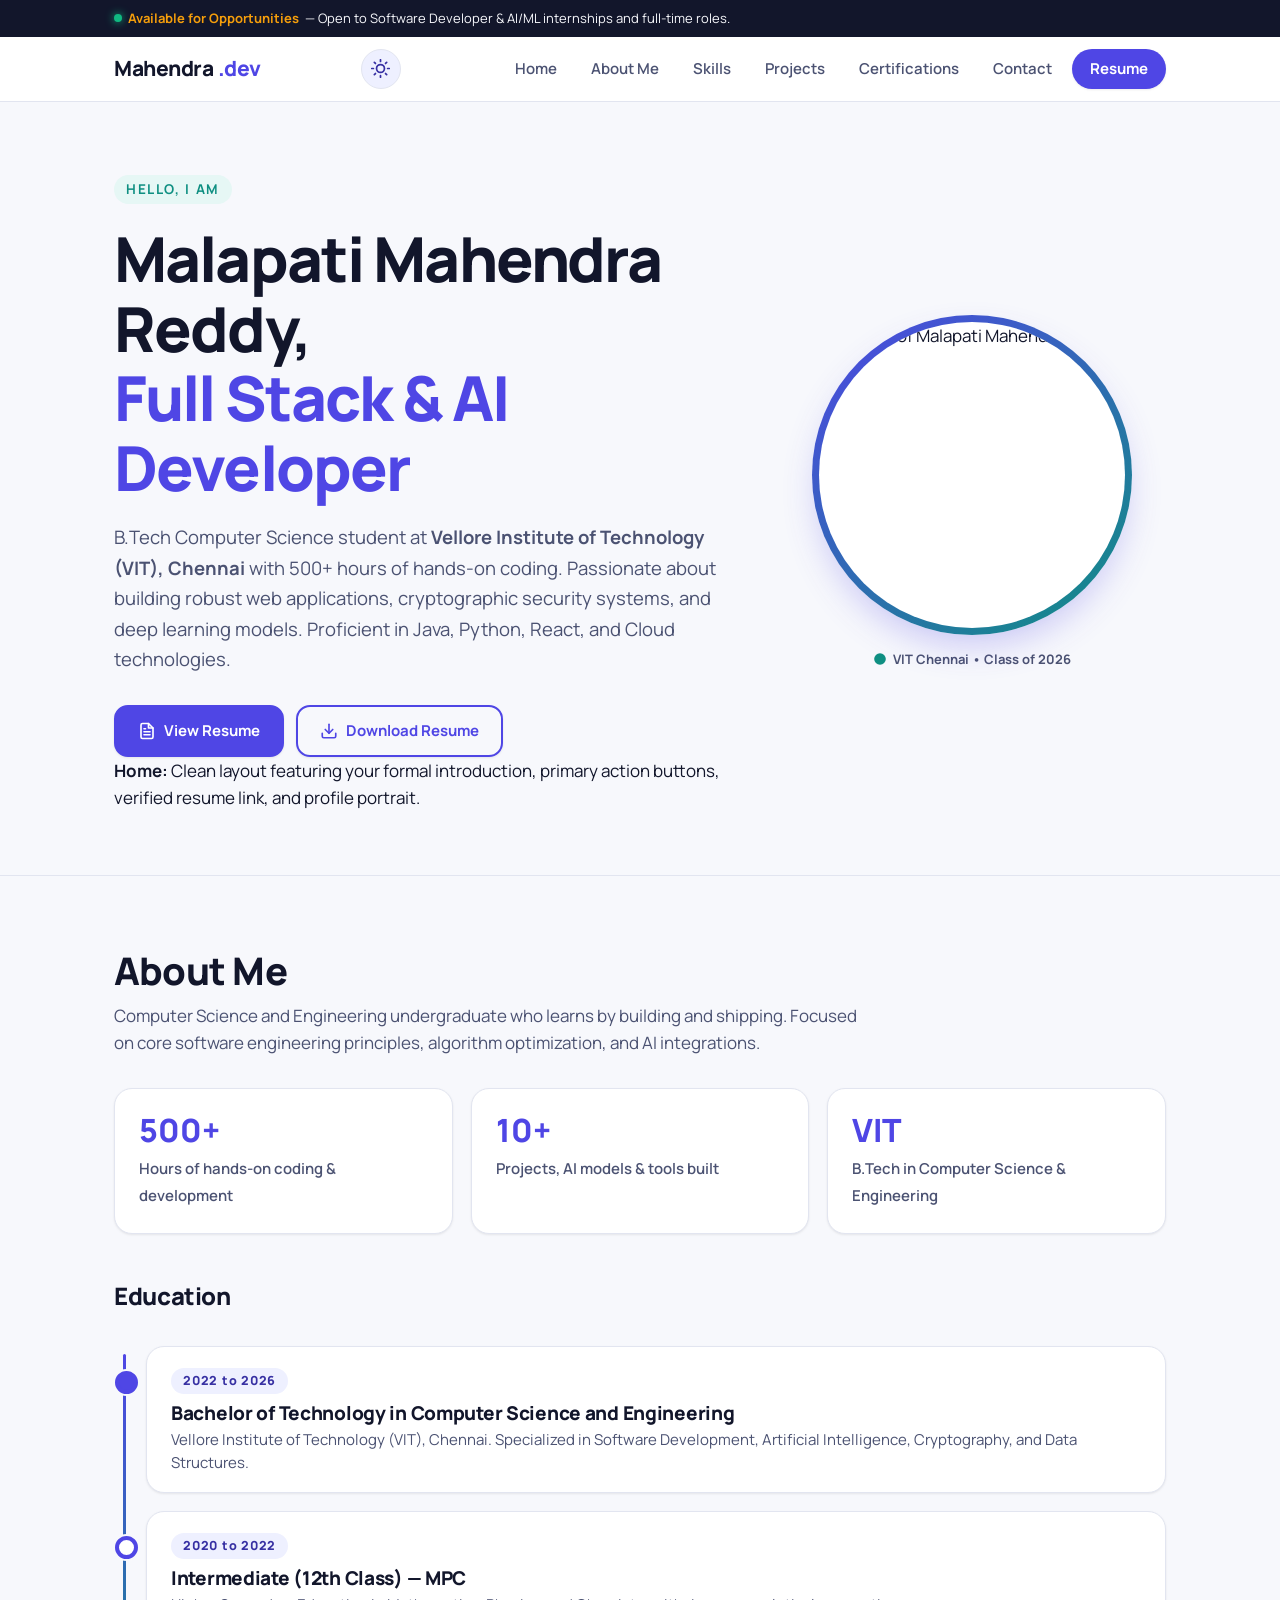
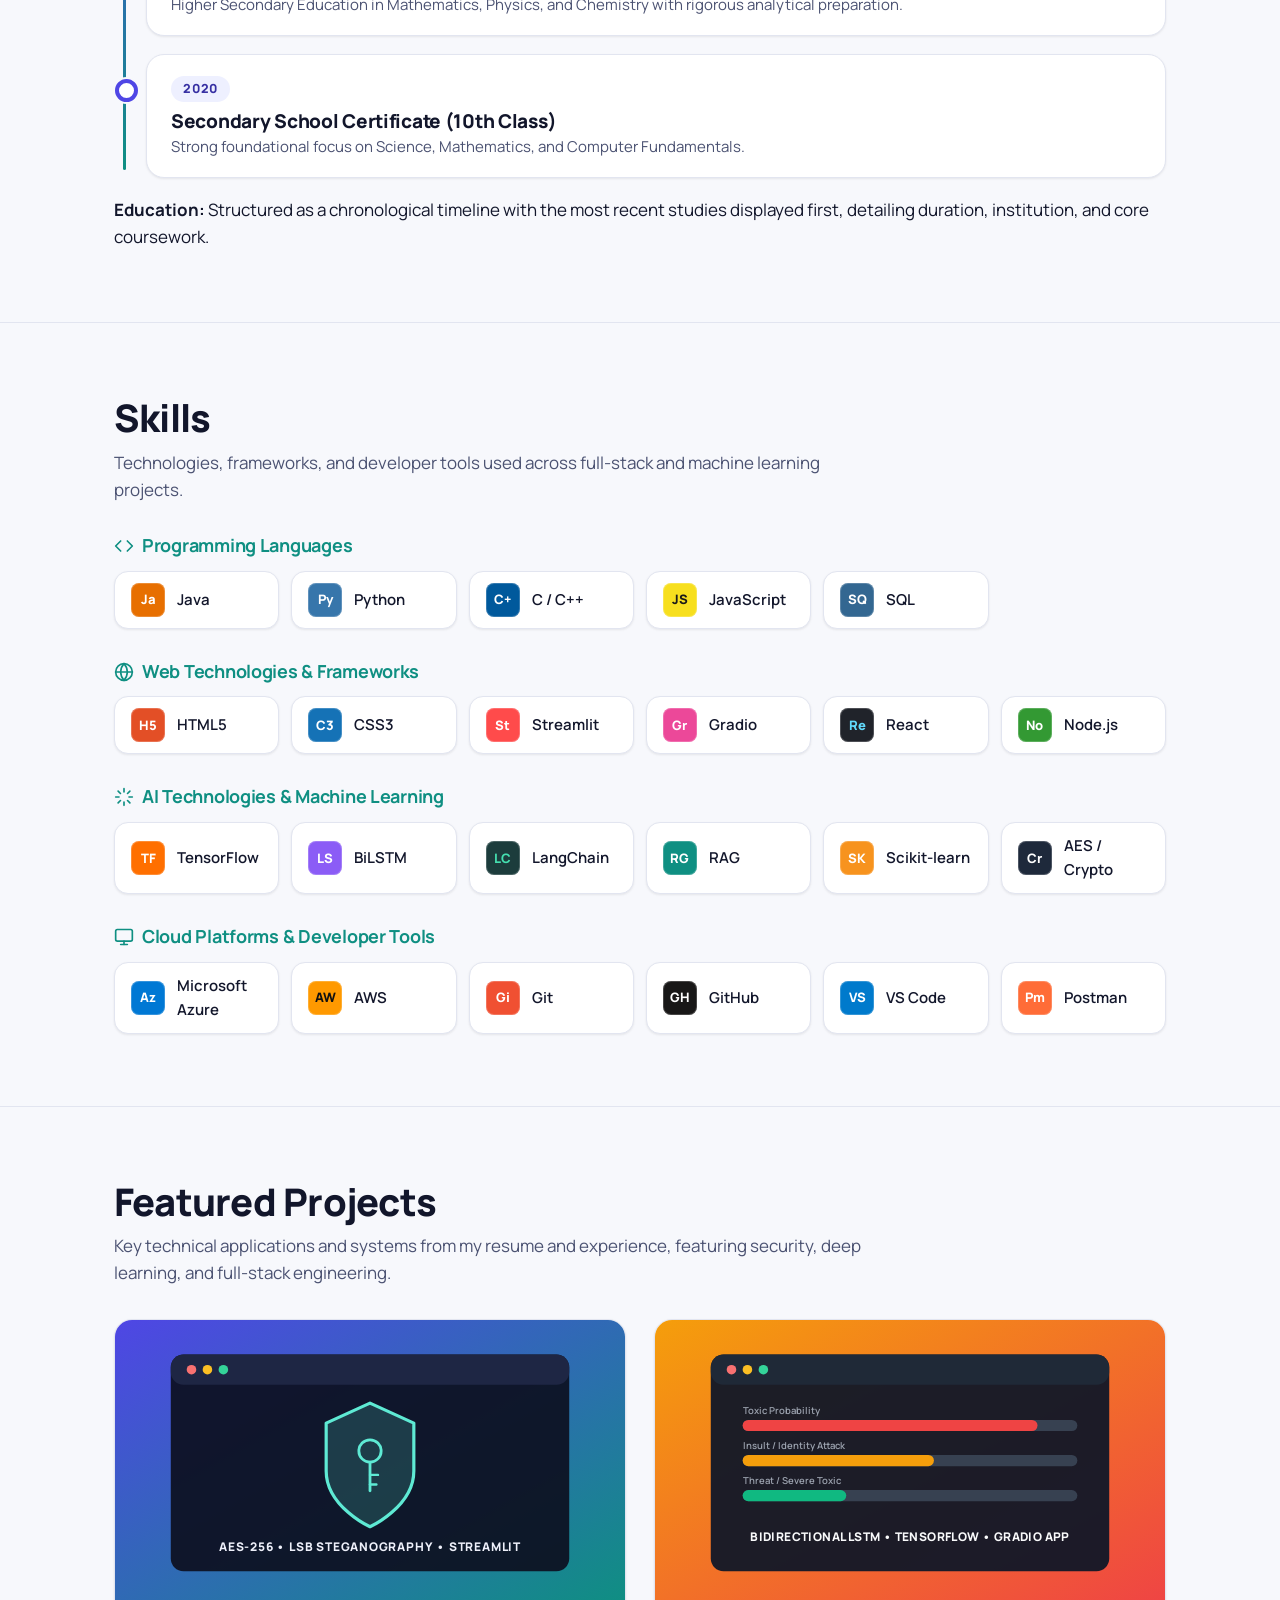
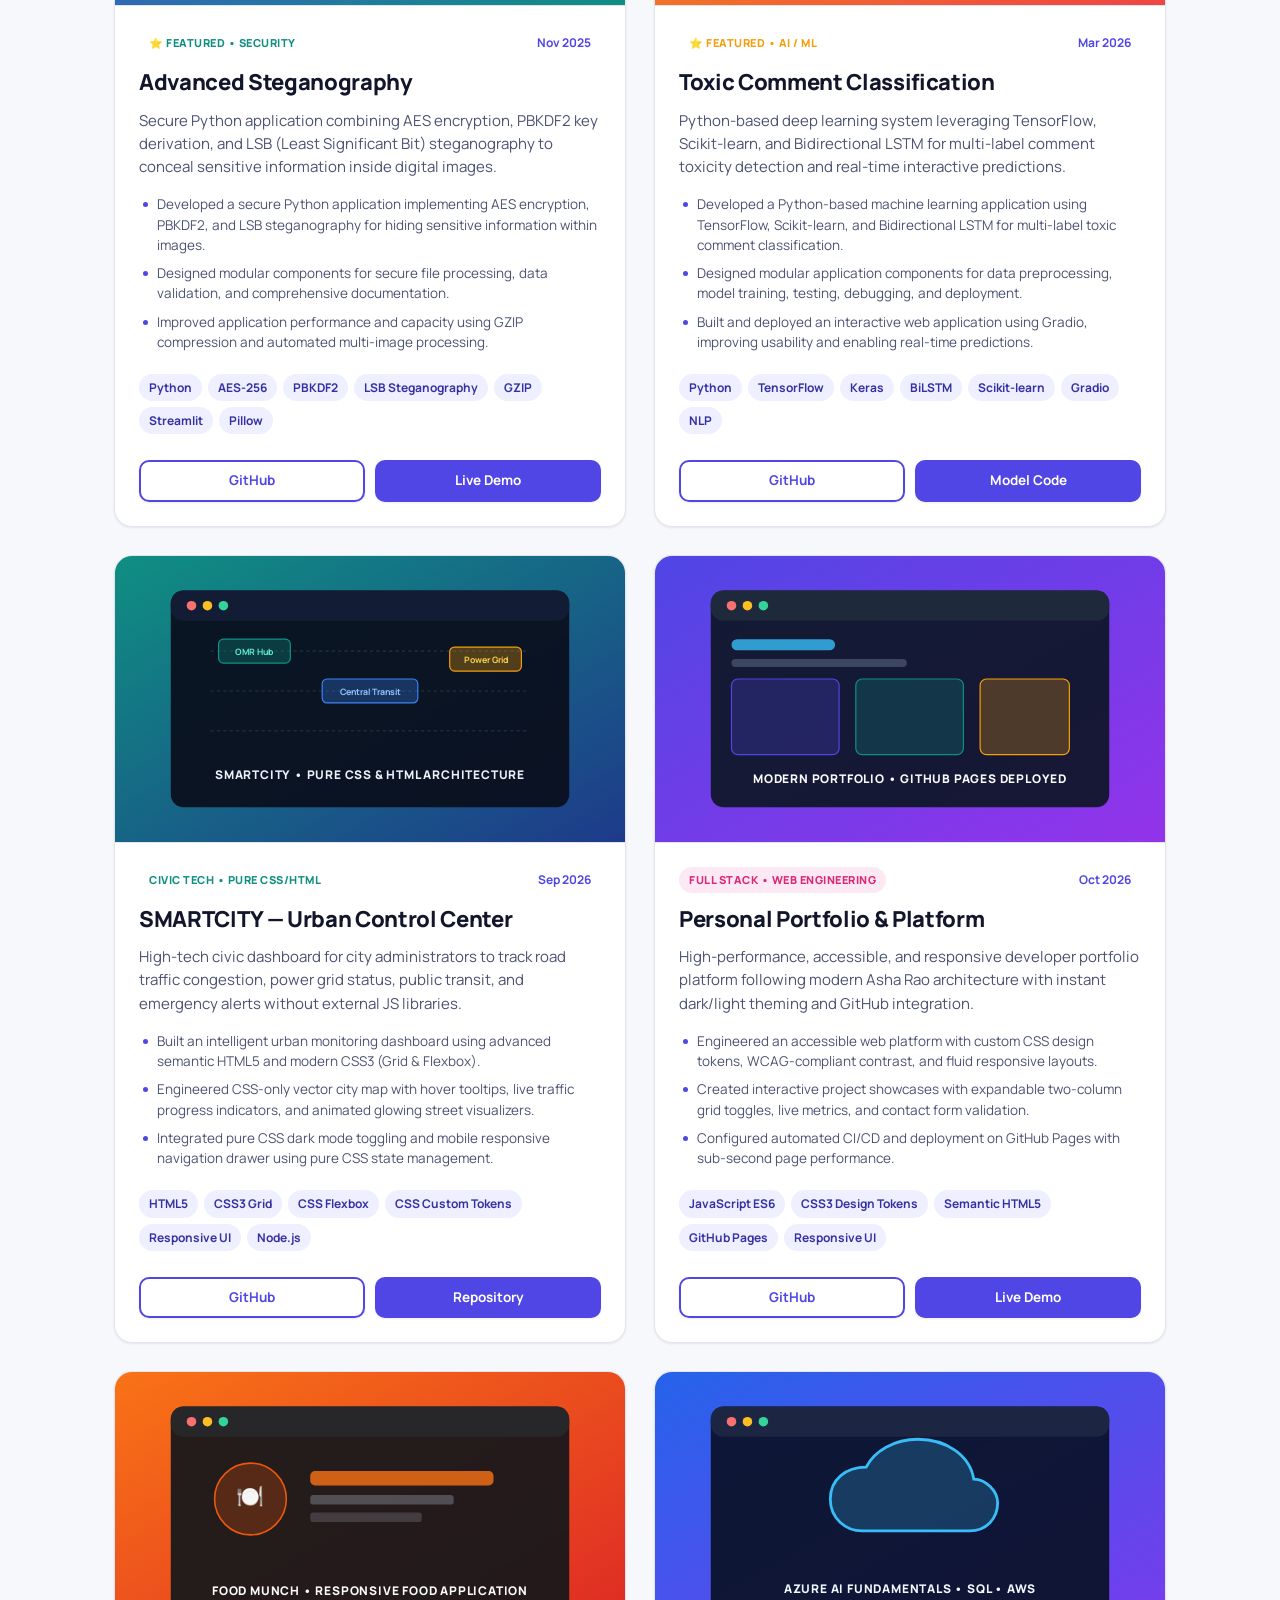
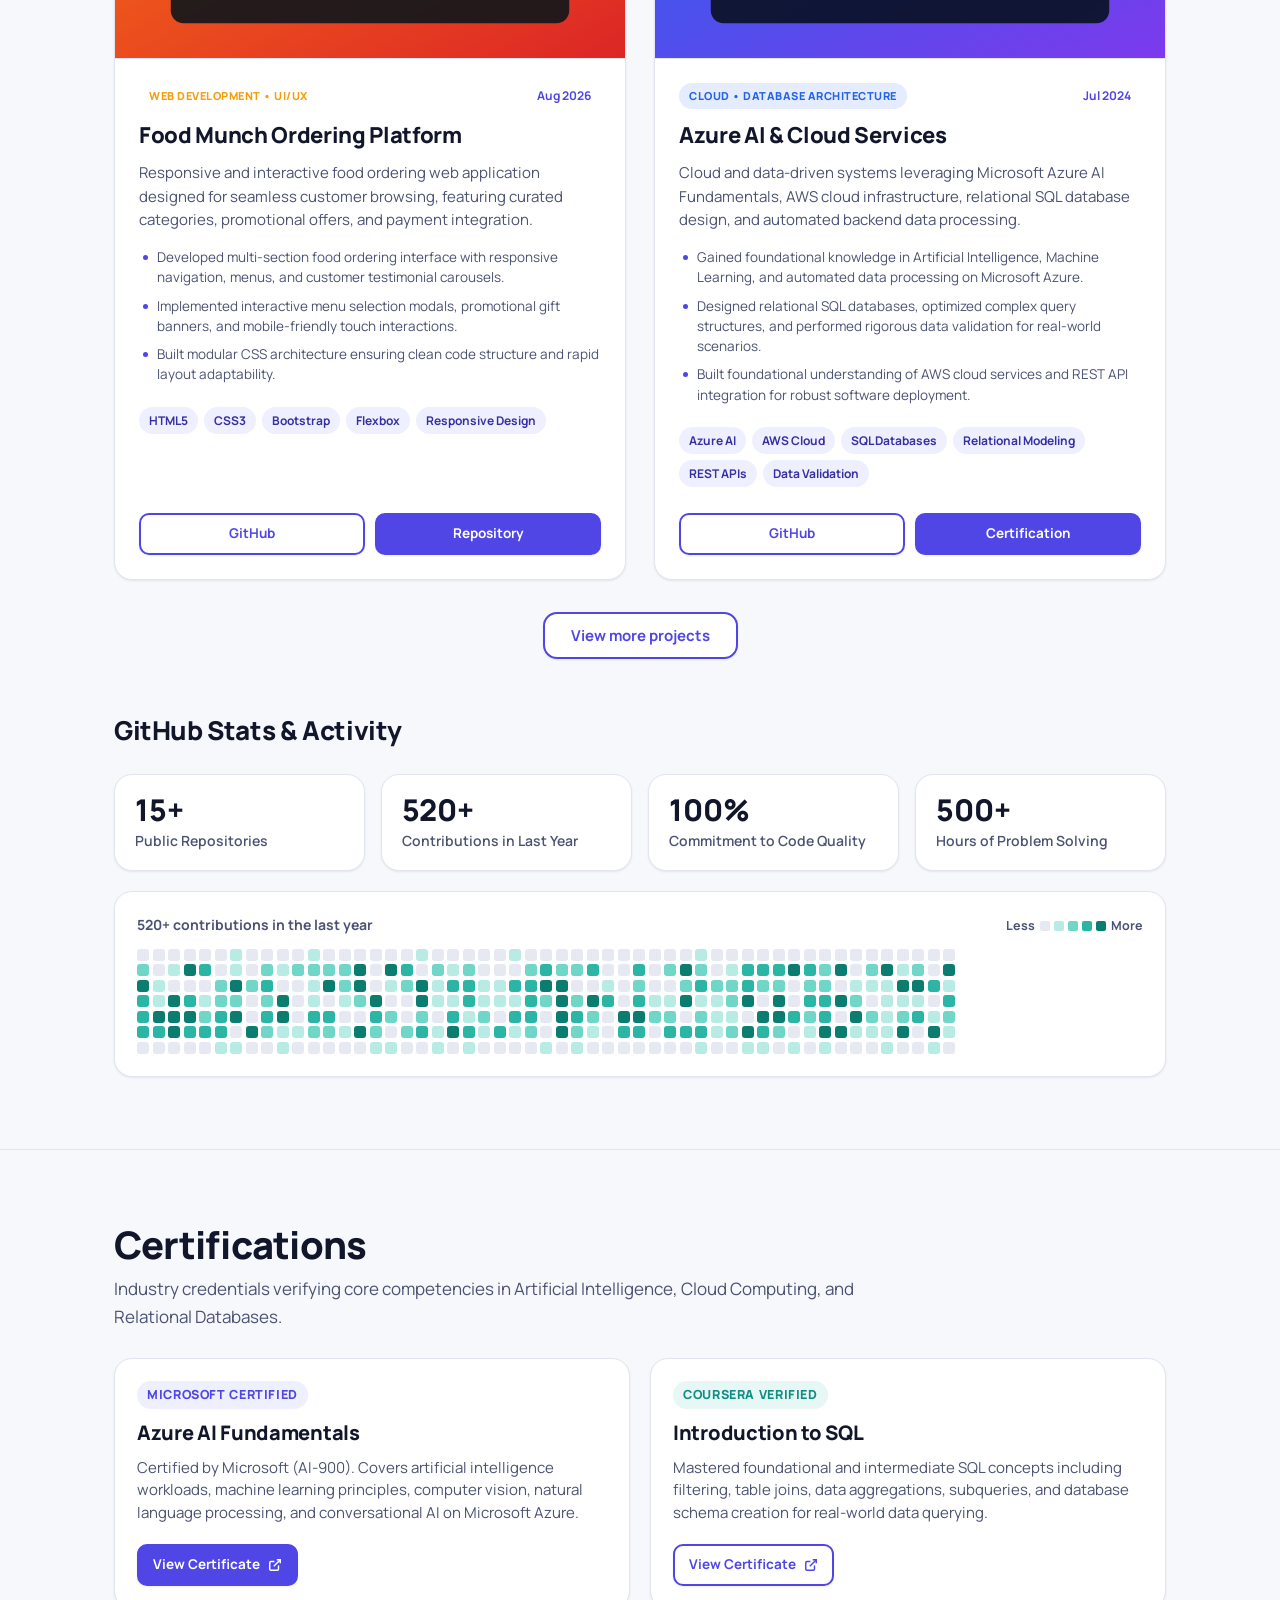
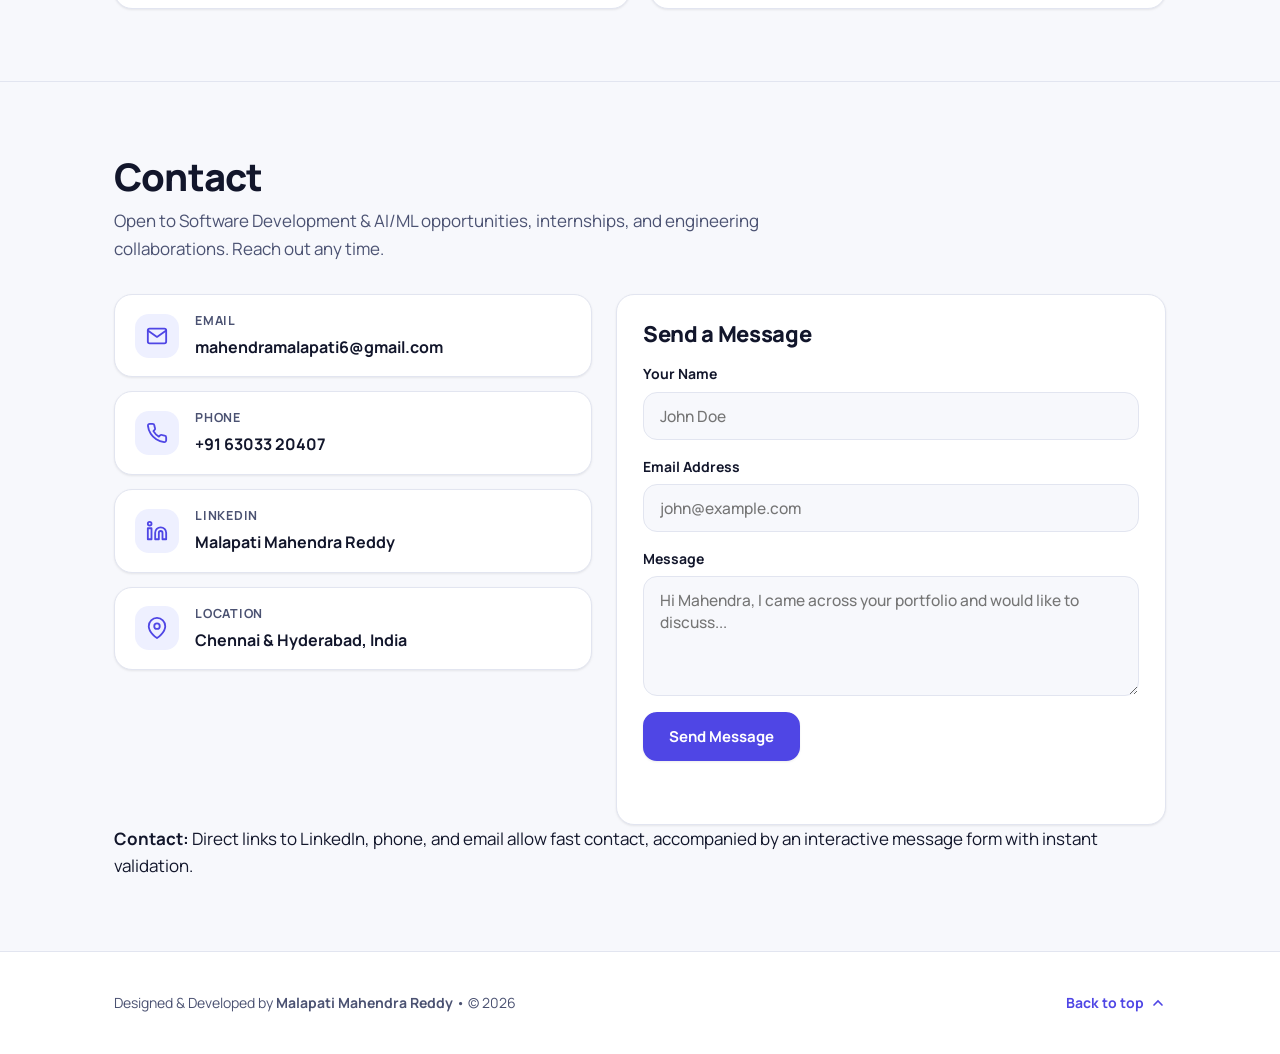
==== commit 5e5ea4b7: "Feature: 2-column project grid with Steganography & Toxic Comment Classification featured first, rem" ====
--- a/port.html
+++ b/port.html
@@ -244,17 +244,17 @@
                         Web Technologies &amp; Frameworks
                     </h3>
                     <ul class="logos">
+                        <li><span class="logo" style="background:#E34F26;color:#fff" aria-hidden="true">H5</span>HTML5
+                        </li>
+                        <li><span class="logo" style="background:#1572B6;color:#fff" aria-hidden="true">C3</span>CSS3
+                        </li>
+                        <li><span class="logo" style="background:#FF4B4B;color:#fff"
+                                aria-hidden="true">St</span>Streamlit</li>
+                        <li><span class="logo" style="background:#EC4899;color:#fff"
+                                aria-hidden="true">Gr</span>Gradio</li>
                         <li><span class="logo" style="background:#20232A;color:#61DAFB"
                                 aria-hidden="true">Re</span>React</li>
-                        <li><span class="logo" style="background:#E34F26;color:#fff" aria-hidden="true">H5</span>HTML5
-                        </li>
-                        <li><span class="logo" style="background:#1572B6;color:#fff" aria-hidden="true">C3</span>CSS3
-                        </li>
                         <li><span class="logo" style="background:#339933;color:#fff" aria-hidden="true">No</span>Node.js
-                        </li>
-                        <li><span class="logo" style="background:#303030;color:#fff" aria-hidden="true">Ex</span>Express
-                        </li>
-                        <li><span class="logo" style="background:#47A248;color:#fff" aria-hidden="true">Mg</span>MongoDB
                         </li>
                     </ul>
                 </div>
@@ -268,19 +268,19 @@
                                 d="M12 2v4M12 18v4M4.93 4.93l2.83 2.83M16.24 16.24l2.83 2.83M2 12h4M18 12h4M4.93 19.07l2.83-2.83M16.24 7.76l2.83-2.83">
                             </path>
                         </svg>
-                        AI, Machine Learning &amp; Security
+                        AI Technologies &amp; Machine Learning
                     </h3>
                     <ul class="logos">
                         <li><span class="logo" style="background:#FF6F00;color:#fff"
                                 aria-hidden="true">TF</span>TensorFlow</li>
+                        <li><span class="logo" style="background:#8B5CF6;color:#fff" aria-hidden="true">LS</span>BiLSTM
+                        </li>
+                        <li><span class="logo" style="background:#1C3C3C;color:#45DFB0"
+                                aria-hidden="true">LC</span>LangChain</li>
+                        <li><span class="logo" style="background:#0F8F82;color:#fff"
+                                aria-hidden="true">RG</span>RAG</li>
                         <li><span class="logo" style="background:#F7931E;color:#fff"
                                 aria-hidden="true">SK</span>Scikit-learn</li>
-                        <li><span class="logo" style="background:#8B5CF6;color:#fff" aria-hidden="true">LS</span>BiLSTM
-                        </li>
-                        <li><span class="logo" style="background:#EC4899;color:#fff" aria-hidden="true">Gr</span>Gradio
-                        </li>
-                        <li><span class="logo" style="background:#0F8F82;color:#fff"
-                                aria-hidden="true">St</span>Steganography</li>
                         <li><span class="logo" style="background:#1E293B;color:#fff" aria-hidden="true">Cr</span>AES /
                             Crypto</li>
                     </ul>
@@ -318,12 +318,11 @@
         <!-- Projects Section -->
         <section class="sec" id="projects">
             <div class="in">
-                <h2>Projects</h2>
-                <p class="sub">Highlighted technical projects featuring security applications, deep learning systems,
-                    and full-stack architecture.</p>
+                <h2>Featured Projects</h2>
+                <p class="sub">Key technical applications and systems from my resume and experience, featuring security, deep learning, and full-stack engineering.</p>
 
                 <div class="cards" id="cards">
-                    <!-- Project 1: Advanced Steganography -->
+                    <!-- Project 1: Advanced Steganography (Visible Row 1, Col 1) -->
                     <article class="card">
                         <div class="cover">
                             <svg viewBox="0 0 640 360" role="img"
@@ -343,45 +342,52 @@
                                 <circle cx="96" cy="63" r="6" fill="#F87171" />
                                 <circle cx="116" cy="63" r="6" fill="#FBBF24" />
                                 <circle cx="136" cy="63" r="6" fill="#34D399" />
-                                <!-- Shield Icon in SVG -->
+                                <!-- Shield & Key Icon in SVG -->
                                 <path
-                                    d="M320 110 L370 135 V190 C370 230 320 255 320 255 C320 255 270 230 270 190 V135 Z"
-                                    fill="#5EEAD4" fill-opacity="0.2" stroke="#5EEAD4" stroke-width="4"
+                                    d="M320 105 L375 130 V190 C375 235 320 260 320 260 C320 260 265 235 265 190 V130 Z"
+                                    fill="#5EEAD4" fill-opacity="0.18" stroke="#5EEAD4" stroke-width="4"
                                     stroke-linejoin="round" />
-                                <path d="M320 145 V215" stroke="#5EEAD4" stroke-width="4" stroke-linecap="round" />
-                                <path d="M295 175 H345" stroke="#5EEAD4" stroke-width="4" stroke-linecap="round" />
-                                <text x="320" y="285" fill="#EEF0FA" font-family="'Manrope',sans-serif"
-                                    font-weight="700" font-size="16" text-anchor="middle" letter-spacing="1">AES-256
-                                    &bull; LSB STEGANOGRAPHY</text>
+                                <circle cx="320" cy="165" r="14" fill="none" stroke="#5EEAD4" stroke-width="3.5" />
+                                <path d="M320 179 V215" stroke="#5EEAD4" stroke-width="3.5" stroke-linecap="round" />
+                                <path d="M320 195 H330" stroke="#5EEAD4" stroke-width="3" stroke-linecap="round" />
+                                <path d="M320 207 H328" stroke="#5EEAD4" stroke-width="3" stroke-linecap="round" />
+                                <text x="320" y="290" fill="#EEF0FA" font-family="'Manrope',sans-serif"
+                                    font-weight="800" font-size="15" text-anchor="middle" letter-spacing="1">AES-256 &bull; LSB STEGANOGRAPHY &bull; STREAMLIT</text>
                             </svg>
                         </div>
                         <div class="body">
+                            <div class="card-top">
+                                <span class="card-badge">⭐ Featured &bull; Security</span>
+                                <span class="card-date">Nov 2025</span>
+                            </div>
                             <h3>Advanced Steganography</h3>
                             <p>
-                                Secure Python application combining AES encryption, PBKDF2 key derivation, and LSB
-                                steganography to conceal sensitive information inside images. Features GZIP compression
-                                and automated multi-image processing.
+                                Secure Python application combining AES encryption, PBKDF2 key derivation, and LSB (Least Significant Bit) steganography to conceal sensitive information inside digital images.
                             </p>
+                            <ul class="card-points" aria-label="Key accomplishments">
+                                <li>Developed a secure Python application implementing AES encryption, PBKDF2, and LSB steganography for hiding sensitive information within images.</li>
+                                <li>Designed modular components for secure file processing, data validation, and comprehensive documentation.</li>
+                                <li>Improved application performance and capacity using GZIP compression and automated multi-image processing.</li>
+                            </ul>
                             <ul class="stack" aria-label="Tech stack">
                                 <li>Python</li>
                                 <li>AES-256</li>
                                 <li>PBKDF2</li>
-                                <li>LSB</li>
+                                <li>LSB Steganography</li>
                                 <li>GZIP</li>
-                                <li>Cryptography</li>
+                                <li>Streamlit</li>
+                                <li>Pillow</li>
                             </ul>
                             <div class="btns">
-                                <!-- DUMMY LINK 3: Replace with your original GitHub repo link for Advanced Steganography -->
                                 <a class="btn ghost sm" href="https://github.com/Mahendrareddy123456/Steganography"
                                     target="_blank" rel="noopener">GitHub</a>
-                                <!-- DUMMY LINK 4: Replace with your original Live Demo / Docs link for Advanced Steganography -->
                                 <a class="btn sm" href="https://steganography-msathqukjocxggxkegdyzr.streamlit.app/"
                                     target="_blank" rel="noopener">Live Demo</a>
                             </div>
                         </div>
                     </article>
 
-                    <!-- Project 2: Toxic Comment Classification -->
+                    <!-- Project 2: Toxic Comment Classification (Visible Row 1, Col 2) -->
                     <article class="card">
                         <div class="cover">
                             <svg viewBox="0 0 640 360" role="img"
@@ -394,176 +400,307 @@
                                     </linearGradient>
                                 </defs>
                                 <rect width="640" height="360" fill="url(#pGrad2)" />
-                                <rect x="70" y="44" width="500" height="272" rx="16" fill="#FFFFFF"
-                                    fill-opacity="0.94" />
-                                <rect x="70" y="44" width="500" height="38" rx="16" fill="#18181B" fill-opacity="0.9" />
+                                <rect x="70" y="44" width="500" height="272" rx="16" fill="#111827"
+                                    fill-opacity="0.95" />
+                                <rect x="70" y="44" width="500" height="38" rx="16" fill="#1F2937" />
                                 <circle cx="96" cy="63" r="6" fill="#F87171" />
                                 <circle cx="116" cy="63" r="6" fill="#FBBF24" />
                                 <circle cx="136" cy="63" r="6" fill="#34D399" />
-                                <!-- Sentiment Bars -->
-                                <rect x="110" y="115" width="420" height="22" rx="8" fill="#F3F4F6" />
-                                <rect x="110" y="115" width="340" height="22" rx="8" fill="#EF4444"
-                                    fill-opacity="0.85" />
-                                <rect x="110" y="155" width="420" height="22" rx="8" fill="#F3F4F6" />
-                                <rect x="110" y="155" width="220" height="22" rx="8" fill="#F59E0B"
-                                    fill-opacity="0.85" />
-                                <rect x="110" y="195" width="420" height="22" rx="8" fill="#F3F4F6" />
-                                <rect x="110" y="195" width="120" height="22" rx="8" fill="#10B981"
-                                    fill-opacity="0.85" />
-                                <text x="320" y="270" fill="#18181B" font-family="'Manrope',sans-serif"
-                                    font-weight="800" font-size="16" text-anchor="middle">Bidirectional LSTM &bull;
-                                    Gradio NLP App</text>
+                                <!-- Toxicity Multi-label Meters -->
+                                <text x="110" y="118" fill="#9CA3AF" font-family="'Manrope',sans-serif" font-size="12" font-weight="600">Toxic Probability</text>
+                                <rect x="110" y="126" width="420" height="14" rx="7" fill="#374151" />
+                                <rect x="110" y="126" width="370" height="14" rx="7" fill="#EF4444" />
+
+                                <text x="110" y="162" fill="#9CA3AF" font-family="'Manrope',sans-serif" font-size="12" font-weight="600">Insult / Identity Attack</text>
+                                <rect x="110" y="170" width="420" height="14" rx="7" fill="#374151" />
+                                <rect x="110" y="170" width="240" height="14" rx="7" fill="#F59E0B" />
+
+                                <text x="110" y="206" fill="#9CA3AF" font-family="'Manrope',sans-serif" font-size="12" font-weight="600">Threat / Severe Toxic</text>
+                                <rect x="110" y="214" width="420" height="14" rx="7" fill="#374151" />
+                                <rect x="110" y="214" width="130" height="14" rx="7" fill="#10B981" />
+
+                                <text x="320" y="278" fill="#F9FAFB" font-family="'Manrope',sans-serif"
+                                    font-weight="800" font-size="15" text-anchor="middle" letter-spacing="0.5">BIDIRECTIONAL LSTM &bull; TENSORFLOW &bull; GRADIO APP</text>
                             </svg>
                         </div>
                         <div class="body">
+                            <div class="card-top">
+                                <span class="card-badge amber">⭐ Featured &bull; AI / ML</span>
+                                <span class="card-date">Mar 2026</span>
+                            </div>
                             <h3>Toxic Comment Classification</h3>
                             <p>
-                                Python-based deep learning system leveraging TensorFlow, Scikit-learn, and Bidirectional
-                                LSTM for multi-label comment toxicity detection. Includes an interactive Gradio web
-                                interface for real-time model inferences.
+                                Python-based deep learning system leveraging TensorFlow, Scikit-learn, and Bidirectional LSTM for multi-label comment toxicity detection and real-time interactive predictions.
                             </p>
+                            <ul class="card-points" aria-label="Key accomplishments">
+                                <li>Developed a Python-based machine learning application using TensorFlow, Scikit-learn, and Bidirectional LSTM for multi-label toxic comment classification.</li>
+                                <li>Designed modular application components for data preprocessing, model training, testing, debugging, and deployment.</li>
+                                <li>Built and deployed an interactive web application using Gradio, improving usability and enabling real-time predictions.</li>
+                            </ul>
                             <ul class="stack" aria-label="Tech stack">
                                 <li>Python</li>
                                 <li>TensorFlow</li>
+                                <li>Keras</li>
+                                <li>BiLSTM</li>
                                 <li>Scikit-learn</li>
-                                <li>BiLSTM</li>
                                 <li>Gradio</li>
                                 <li>NLP</li>
                             </ul>
                             <div class="btns">
-                                <!-- DUMMY LINK 5: Replace with your original GitHub repo link for Toxic Comment Classification -->
-                                <a class="btn ghost sm" href="https://example.com/github/toxic-comment-classification"
+                                <a class="btn ghost sm" href="https://github.com/Mahendrareddy123456/toxic-comment-classification"
                                     target="_blank" rel="noopener">GitHub</a>
-                                <!-- DUMMY LINK 6: Replace with your original Live Demo link for Toxic Comment Classification -->
-                                <a class="btn sm" href="https://example.com/live/toxic-comment-classification"
-                                    target="_blank" rel="noopener">Live Demo</a>
+                                <a class="btn sm" href="https://github.com/Mahendrareddy123456/toxic-comment-classification"
+                                    target="_blank" rel="noopener">Model Code</a>
                             </div>
                         </div>
                     </article>
 
-                    <!-- Project 3: Modern Portfolio & Web Applications -->
-                    <article class="card">
+                    <!-- Project 3: SMARTCITY — Urban Monitoring & Control Center (Hidden data-more, Row 2, Col 1) -->
+                    <article class="card" hidden data-more>
+                        <div class="cover">
+                            <svg viewBox="0 0 640 360" role="img"
+                                aria-label="Cover illustration of SMARTCITY Urban Monitoring System"
+                                preserveAspectRatio="xMidYMid slice">
+                                <defs>
+                                    <linearGradient id="pGrad3" x1="0" y1="0" x2="1" y2="1">
+                                        <stop offset="0%" stop-color="#0F8F82" />
+                                        <stop offset="100%" stop-color="#1E3A8A" />
+                                    </linearGradient>
+                                </defs>
+                                <rect width="640" height="360" fill="url(#pGrad3)" />
+                                <rect x="70" y="44" width="500" height="272" rx="16" fill="#0A0F1D" fill-opacity="0.94" />
+                                <rect x="70" y="44" width="500" height="38" rx="16" fill="#131C35" />
+                                <circle cx="96" cy="63" r="6" fill="#F87171" />
+                                <circle cx="116" cy="63" r="6" fill="#FBBF24" />
+                                <circle cx="136" cy="63" r="6" fill="#34D399" />
+                                <!-- Smart City Vector Map Grid -->
+                                <line x1="120" y1="120" x2="520" y2="120" stroke="#1E293B" stroke-width="2" stroke-dasharray="4" />
+                                <line x1="120" y1="170" x2="520" y2="170" stroke="#1E293B" stroke-width="2" stroke-dasharray="4" />
+                                <line x1="120" y1="220" x2="520" y2="220" stroke="#1E293B" stroke-width="2" stroke-dasharray="4" />
+                                <rect x="130" y="105" width="90" height="30" rx="6" fill="#0D9488" fill-opacity="0.3" stroke="#0D9488" stroke-width="1.5" />
+                                <text x="175" y="125" fill="#5EEAD4" font-family="'Manrope',sans-serif" font-size="11" font-weight="700" text-anchor="middle">OMR Hub</text>
+                                <rect x="260" y="155" width="120" height="30" rx="6" fill="#3B82F6" fill-opacity="0.3" stroke="#3B82F6" stroke-width="1.5" />
+                                <text x="320" y="175" fill="#93C5FD" font-family="'Manrope',sans-serif" font-size="11" font-weight="700" text-anchor="middle">Central Transit</text>
+                                <rect x="420" y="115" width="90" height="30" rx="6" fill="#F59E0B" fill-opacity="0.3" stroke="#F59E0B" stroke-width="1.5" />
+                                <text x="465" y="135" fill="#FCD34D" font-family="'Manrope',sans-serif" font-size="11" font-weight="700" text-anchor="middle">Power Grid</text>
+                                <text x="320" y="280" fill="#EEF0FA" font-family="'Manrope',sans-serif"
+                                    font-weight="800" font-size="15" text-anchor="middle" letter-spacing="1">SMARTCITY &bull; PURE CSS &amp; HTML ARCHITECTURE</text>
+                            </svg>
+                        </div>
+                        <div class="body">
+                            <div class="card-top">
+                                <span class="card-badge">Civic Tech &bull; Pure CSS/HTML</span>
+                                <span class="card-date">Sep 2026</span>
+                            </div>
+                            <h3>SMARTCITY — Urban Control Center</h3>
+                            <p>
+                                High-tech civic dashboard for city administrators to track road traffic congestion, power grid status, public transit, and emergency alerts without external JS libraries.
+                            </p>
+                            <ul class="card-points" aria-label="Key accomplishments">
+                                <li>Built an intelligent urban monitoring dashboard using advanced semantic HTML5 and modern CSS3 (Grid &amp; Flexbox).</li>
+                                <li>Engineered CSS-only vector city map with hover tooltips, live traffic progress indicators, and animated glowing street visualizers.</li>
+                                <li>Integrated pure CSS dark mode toggling and mobile responsive navigation drawer using pure CSS state management.</li>
+                            </ul>
+                            <ul class="stack" aria-label="Tech stack">
+                                <li>HTML5</li>
+                                <li>CSS3 Grid</li>
+                                <li>CSS Flexbox</li>
+                                <li>CSS Custom Tokens</li>
+                                <li>Responsive UI</li>
+                                <li>Node.js</li>
+                            </ul>
+                            <div class="btns">
+                                <a class="btn ghost sm" href="https://github.com/Mahendrareddy123456/smart-city" target="_blank"
+                                    rel="noopener">GitHub</a>
+                                <a class="btn sm" href="https://github.com/Mahendrareddy123456/smart-city" target="_blank"
+                                    rel="noopener">Repository</a>
+                            </div>
+                        </div>
+                    </article>
+
+                    <!-- Project 4: Modern Portfolio & Web Platform (Hidden data-more, Row 2, Col 2) -->
+                    <article class="card" hidden data-more>
                         <div class="cover">
                             <svg viewBox="0 0 640 360" role="img"
                                 aria-label="Cover illustration of Developer Portfolio & Web Apps"
                                 preserveAspectRatio="xMidYMid slice">
                                 <defs>
-                                    <linearGradient id="pGrad3" x1="0" y1="0" x2="1" y2="1">
-                                        <stop offset="0%" stop-color="#0F8F82" />
-                                        <stop offset="100%" stop-color="#4F46E5" />
+                                    <linearGradient id="pGrad4" x1="0" y1="0" x2="1" y2="1">
+                                        <stop offset="0%" stop-color="#4F46E5" />
+                                        <stop offset="100%" stop-color="#9333EA" />
                                     </linearGradient>
                                 </defs>
-                                <rect width="640" height="360" fill="url(#pGrad3)" />
-                                <rect x="70" y="44" width="500" height="272" rx="16" fill="#FFFFFF"
+                                <rect width="640" height="360" fill="url(#pGrad4)" />
+                                <rect x="70" y="44" width="500" height="272" rx="16" fill="#0F172A"
                                     fill-opacity="0.94" />
-                                <rect x="70" y="44" width="500" height="38" rx="16" fill="#0F172A" fill-opacity="0.9" />
+                                <rect x="70" y="44" width="500" height="38" rx="16" fill="#1E293B" />
                                 <circle cx="96" cy="63" r="6" fill="#F87171" />
                                 <circle cx="116" cy="63" r="6" fill="#FBBF24" />
                                 <circle cx="136" cy="63" r="6" fill="#34D399" />
-                                <!-- Web Layout Mockup -->
-                                <rect x="96" y="105" width="130" height="14" rx="7" fill="#0F172A"
-                                    fill-opacity="0.85" />
+                                <!-- Responsive Web Layout Preview -->
+                                <rect x="96" y="105" width="130" height="14" rx="7" fill="#38BDF8" fill-opacity="0.8" />
                                 <rect x="96" y="130" width="220" height="10" rx="5" fill="#64748B" fill-opacity="0.5" />
-                                <rect x="96" y="155" width="140" height="125" rx="10" fill="#4F46E5"
-                                    fill-opacity="0.2" />
-                                <rect x="250" y="155" width="140" height="125" rx="10" fill="#0F8F82"
-                                    fill-opacity="0.22" />
-                                <rect x="404" y="155" width="140" height="125" rx="10" fill="#F59E0B"
-                                    fill-opacity="0.2" />
+                                <rect x="96" y="155" width="135" height="95" rx="8" fill="#4F46E5" fill-opacity="0.25" stroke="#4F46E5" stroke-width="1.5" />
+                                <rect x="252" y="155" width="135" height="95" rx="8" fill="#0F8F82" fill-opacity="0.25" stroke="#0F8F82" stroke-width="1.5" />
+                                <rect x="408" y="155" width="112" height="95" rx="8" fill="#F59E0B" fill-opacity="0.25" stroke="#F59E0B" stroke-width="1.5" />
+                                <text x="320" y="285" fill="#F8FAFC" font-family="'Manrope',sans-serif"
+                                    font-weight="800" font-size="15" text-anchor="middle" letter-spacing="1">MODERN PORTFOLIO &bull; GITHUB PAGES DEPLOYED</text>
                             </svg>
                         </div>
                         <div class="body">
-                            <h3>Modern Web Portfolio</h3>
+                            <div class="card-top">
+                                <span class="card-badge pink">Full Stack &bull; Web Engineering</span>
+                                <span class="card-date">Oct 2026</span>
+                            </div>
+                            <h3>Personal Portfolio &amp; Platform</h3>
                             <p>
-                                Engineered a high-performance, accessible, and responsive personal web platform
-                                following the Asha Rao design architecture, featuring dark/light theming, SVG covers,
-                                and interactive GitHub metrics.
+                                High-performance, accessible, and responsive developer portfolio platform following modern Asha Rao architecture with instant dark/light theming and GitHub integration.
                             </p>
+                            <ul class="card-points" aria-label="Key accomplishments">
+                                <li>Engineered an accessible web platform with custom CSS design tokens, WCAG-compliant contrast, and fluid responsive layouts.</li>
+                                <li>Created interactive project showcases with expandable two-column grid toggles, live metrics, and contact form validation.</li>
+                                <li>Configured automated CI/CD and deployment on GitHub Pages with sub-second page performance.</li>
+                            </ul>
                             <ul class="stack" aria-label="Tech stack">
                                 <li>JavaScript ES6</li>
-                                <li>CSS3 Custom Tokens</li>
+                                <li>CSS3 Design Tokens</li>
                                 <li>Semantic HTML5</li>
+                                <li>GitHub Pages</li>
                                 <li>Responsive UI</li>
                             </ul>
                             <div class="btns">
-                                <!-- DUMMY LINK 7: Replace with your original GitHub repo link for your Portfolio -->
-                                <a class="btn ghost sm" href="https://example.com/github/portfolio" target="_blank"
+                                <a class="btn ghost sm" href="https://github.com/Mahendrareddy123456/portfolio" target="_blank"
                                     rel="noopener">GitHub</a>
-                                <!-- DUMMY LINK 8: Replace with your original Live Demo link for your Portfolio -->
-                                <a class="btn sm" href="https://example.com/live/portfolio" target="_blank"
+                                <a class="btn sm" href="https://mahendrareddy123456.github.io/portfolio/" target="_blank"
                                     rel="noopener">Live Demo</a>
                             </div>
                         </div>
                     </article>
 
-                    <!-- Project 4 (collapsible with data-more) -->
+                    <!-- Project 5: Food Munch — Responsive Food Application (Hidden data-more, Row 3, Col 1) -->
                     <article class="card" hidden data-more>
                         <div class="cover">
                             <svg viewBox="0 0 640 360" role="img"
-                                aria-label="Cover illustration of Cloud & Distributed Systems"
+                                aria-label="Cover illustration of Food Munch Application"
                                 preserveAspectRatio="xMidYMid slice">
                                 <defs>
-                                    <linearGradient id="pGrad4" x1="0" y1="0" x2="1" y2="1">
-                                        <stop offset="0%" stop-color="#EC4899" />
-                                        <stop offset="100%" stop-color="#8B5CF6" />
+                                    <linearGradient id="pGrad5" x1="0" y1="0" x2="1" y2="1">
+                                        <stop offset="0%" stop-color="#F97316" />
+                                        <stop offset="100%" stop-color="#DC2626" />
                                     </linearGradient>
                                 </defs>
-                                <rect width="640" height="360" fill="url(#pGrad4)" />
-                                <rect x="70" y="44" width="500" height="272" rx="16" fill="#FFFFFF"
-                                    fill-opacity="0.94" />
-                                <rect x="70" y="44" width="500" height="38" rx="16" fill="#18181B" fill-opacity="0.9" />
+                                <rect width="640" height="360" fill="url(#pGrad5)" />
+                                <rect x="70" y="44" width="500" height="272" rx="16" fill="#18181B" fill-opacity="0.94" />
+                                <rect x="70" y="44" width="500" height="38" rx="16" fill="#27272A" />
+                                <circle cx="96" cy="63" r="6" fill="#F87171" />
+                                <circle cx="116" cy="63" r="6" fill="#FBBF24" />
+                                <circle cx="136" cy="63" r="6" fill="#34D399" />
+                                <!-- Culinary App Mockup -->
+                                <circle cx="170" cy="160" r="45" fill="#EA580C" fill-opacity="0.25" stroke="#EA580C" stroke-width="2" />
+                                <text x="170" y="166" fill="#FED7AA" font-family="'Manrope',sans-serif" font-size="28" font-weight="800" text-anchor="middle">🍽️</text>
+                                <rect x="245" y="125" width="230" height="18" rx="6" fill="#F97316" fill-opacity="0.8" />
+                                <rect x="245" y="155" width="180" height="12" rx="4" fill="#71717A" fill-opacity="0.6" />
+                                <rect x="245" y="177" width="140" height="12" rx="4" fill="#71717A" fill-opacity="0.4" />
+                                <text x="320" y="280" fill="#FAFAFA" font-family="'Manrope',sans-serif"
+                                    font-weight="800" font-size="15" text-anchor="middle" letter-spacing="1">FOOD MUNCH &bull; RESPONSIVE FOOD APPLICATION</text>
+                            </svg>
+                        </div>
+                        <div class="body">
+                            <div class="card-top">
+                                <span class="card-badge amber">Web Development &bull; UI/UX</span>
+                                <span class="card-date">Aug 2026</span>
+                            </div>
+                            <h3>Food Munch Ordering Platform</h3>
+                            <p>
+                                Responsive and interactive food ordering web application designed for seamless customer browsing, featuring curated categories, promotional offers, and payment integration.
+                            </p>
+                            <ul class="card-points" aria-label="Key accomplishments">
+                                <li>Developed multi-section food ordering interface with responsive navigation, menus, and customer testimonial carousels.</li>
+                                <li>Implemented interactive menu selection modals, promotional gift banners, and mobile-friendly touch interactions.</li>
+                                <li>Built modular CSS architecture ensuring clean code structure and rapid layout adaptability.</li>
+                            </ul>
+                            <ul class="stack" aria-label="Tech stack">
+                                <li>HTML5</li>
+                                <li>CSS3</li>
+                                <li>Bootstrap</li>
+                                <li>Flexbox</li>
+                                <li>Responsive Design</li>
+                            </ul>
+                            <div class="btns">
+                                <a class="btn ghost sm" href="https://github.com/Mahendrareddy123456/foodmunch" target="_blank"
+                                    rel="noopener">GitHub</a>
+                                <a class="btn sm" href="https://github.com/Mahendrareddy123456/foodmunch" target="_blank"
+                                    rel="noopener">Repository</a>
+                            </div>
+                        </div>
+                    </article>
+
+                    <!-- Project 6: Azure AI & Cloud Automation (Hidden data-more, Row 3, Col 2) -->
+                    <article class="card" hidden data-more>
+                        <div class="cover">
+                            <svg viewBox="0 0 640 360" role="img"
+                                aria-label="Cover illustration of Azure AI and Cloud Services"
+                                preserveAspectRatio="xMidYMid slice">
+                                <defs>
+                                    <linearGradient id="pGrad6" x1="0" y1="0" x2="1" y2="1">
+                                        <stop offset="0%" stop-color="#2563EB" />
+                                        <stop offset="100%" stop-color="#7C3AED" />
+                                    </linearGradient>
+                                </defs>
+                                <rect width="640" height="360" fill="url(#pGrad6)" />
+                                <rect x="70" y="44" width="500" height="272" rx="16" fill="#0B132B" fill-opacity="0.94" />
+                                <rect x="70" y="44" width="500" height="38" rx="16" fill="#1C2541" />
                                 <circle cx="96" cy="63" r="6" fill="#F87171" />
                                 <circle cx="116" cy="63" r="6" fill="#FBBF24" />
                                 <circle cx="136" cy="63" r="6" fill="#34D399" />
                                 <!-- Cloud SVG graphic -->
                                 <path
-                                    d="M260 210 C240 210 220 195 220 170 C220 145 240 130 265 130 C275 110 300 95 330 95 C365 95 395 115 400 145 C415 145 430 160 430 175 C430 195 415 210 395 210 Z"
-                                    fill="#8B5CF6" fill-opacity="0.25" stroke="#8B5CF6" stroke-width="4" />
-                                <text x="320" y="265" fill="#18181B" font-family="'Manrope',sans-serif"
-                                    font-weight="800" font-size="16" text-anchor="middle">Azure &bull; AWS Cloud
-                                    Services</text>
+                                    d="M260 200 C240 200 220 185 220 160 C220 135 240 120 265 120 C275 100 300 85 330 85 C365 85 395 105 400 135 C415 135 430 150 430 165 C430 185 415 200 395 200 Z"
+                                    fill="#38BDF8" fill-opacity="0.22" stroke="#38BDF8" stroke-width="3.5" />
+                                <text x="320" y="278" fill="#F0F9FF" font-family="'Manrope',sans-serif"
+                                    font-weight="800" font-size="15" text-anchor="middle" letter-spacing="1">AZURE AI FUNDAMENTALS &bull; SQL &bull; AWS</text>
                             </svg>
                         </div>
                         <div class="body">
-                            <h3>Cloud Services &amp; Automation</h3>
+                            <div class="card-top">
+                                <span class="card-badge blue">Cloud &bull; Database Architecture</span>
+                                <span class="card-date">Jul 2024</span>
+                            </div>
+                            <h3>Azure AI &amp; Cloud Services</h3>
                             <p>
-                                Designed and deployed scalable cloud infrastructure components using Microsoft Azure and
-                                AWS. Integrated relational SQL databases, cloud monitoring, and automated build flows.
+                                Cloud and data-driven systems leveraging Microsoft Azure AI Fundamentals, AWS cloud infrastructure, relational SQL database design, and automated backend data processing.
                             </p>
+                            <ul class="card-points" aria-label="Key accomplishments">
+                                <li>Gained foundational knowledge in Artificial Intelligence, Machine Learning, and automated data processing on Microsoft Azure.</li>
+                                <li>Designed relational SQL databases, optimized complex query structures, and performed rigorous data validation for real-world scenarios.</li>
+                                <li>Built foundational understanding of AWS cloud services and REST API integration for robust software deployment.</li>
+                            </ul>
                             <ul class="stack" aria-label="Tech stack">
                                 <li>Azure AI</li>
-                                <li>AWS</li>
-                                <li>SQL</li>
+                                <li>AWS Cloud</li>
+                                <li>SQL Databases</li>
+                                <li>Relational Modeling</li>
                                 <li>REST APIs</li>
-                                <li>Automation</li>
+                                <li>Data Validation</li>
                             </ul>
                             <div class="btns">
-                                <!-- DUMMY LINK 9: Replace with your original GitHub repo link for Cloud Services -->
-                                <a class="btn ghost sm" href="https://example.com/github/cloud-services" target="_blank"
+                                <a class="btn ghost sm" href="https://github.com/Mahendrareddy123456" target="_blank"
                                     rel="noopener">GitHub</a>
-                                <!-- DUMMY LINK 10: Replace with your original Video Demo link for Cloud Services -->
-                                <a class="btn sm" href="https://example.com/video/cloud-services" target="_blank"
-                                    rel="noopener">Video Demo</a>
+                                <a class="btn sm" href="https://s3.amazonaws.com/coursera_assets/meta_images/generated/CERTIFICATE_LANDING_PAGE/CERTIFICATE_LANDING_PAGE~HFRZQETCVS5L/CERTIFICATE_LANDING_PAGE~HFRZQETCVS5L.jpeg"
+                                    target="_blank" rel="noopener">Certification</a>
                             </div>
                         </div>
                     </article>
                 </div>
-                </article>
-            </div>
-
-            <!-- View More Projects Button -->
-            <div class="more">
-                <button type="button" id="moreBtn" aria-expanded="false" aria-controls="cards">
-                    View more projects
-                </button>
-            </div>
-
-            <p class="note">
-                <b>Projects:</b> Showcases 3 initial cards with expandable toggle for additional work. Each card
-                includes a cover preview, concise description, tech tags, and action buttons.
-            </p>
-
-            <!-- GitHub Stats Section -->
+
+                <!-- View More Projects Button -->
+                <div class="more">
+                    <button type="button" id="moreBtn" aria-expanded="false" aria-controls="cards">
+                        View more projects
+                    </button>
+                </div>
+
+                <!-- GitHub Stats Section -->
             <h3 style="margin-top: 56px; font-size: 26px; font-weight: 800;">GitHub Stats &amp; Activity</h3>
             <div class="stats">
                 <div class="stat">
--- a/port.css
+++ b/port.css
@@ -685,8 +685,8 @@
 /* Project Cards */
 .cards {
   display: grid;
-  grid-template-columns: repeat(3, minmax(0, 1fr));
-  gap: 24px;
+  grid-template-columns: repeat(2, minmax(0, 1fr));
+  gap: 28px;
   margin-top: 32px;
 }
 
@@ -726,22 +726,98 @@
 }
 
 .card .body {
-  padding: 22px;
+  padding: 24px;
   display: flex;
   flex-direction: column;
   gap: 12px;
   flex: 1;
 }
 
+.card-top {
+  display: flex;
+  align-items: flex-start;
+  justify-content: space-between;
+  gap: 12px;
+}
+
+.card-badge {
+  display: inline-flex;
+  align-items: center;
+  gap: 6px;
+  font-size: 11px;
+  font-weight: 800;
+  letter-spacing: 0.5px;
+  text-transform: uppercase;
+  color: var(--teal);
+  background: var(--teal-soft);
+  padding: 4px 10px;
+  border-radius: var(--radius-full);
+  width: fit-content;
+}
+
+.card-badge.amber {
+  color: var(--amber);
+  background: var(--amber-soft);
+}
+
+.card-badge.pink {
+  color: #db2777;
+  background: rgba(236, 72, 153, 0.12);
+}
+
+.card-badge.blue {
+  color: #2563eb;
+  background: rgba(37, 99, 235, 0.12);
+}
+
+.card-date {
+  font-size: 12px;
+  font-weight: 700;
+  color: var(--indigo);
+  background: var(--indigo-soft);
+  padding: 3px 10px;
+  border-radius: var(--radius-full);
+  white-space: nowrap;
+}
+
 .card h3 {
-  font-size: 21px;
+  font-size: 22px;
   font-weight: 800;
+  line-height: 1.3;
 }
 
 .card p {
   color: var(--muted);
-  font-size: 15.5px;
+  font-size: 15px;
   line-height: 1.55;
+}
+
+.card-points {
+  display: flex;
+  flex-direction: column;
+  gap: 8px;
+  margin: 4px 0 6px;
+  padding-left: 0;
+  list-style: none;
+}
+
+.card-points li {
+  position: relative;
+  padding-left: 18px;
+  font-size: 13.5px;
+  line-height: 1.5;
+  color: var(--muted);
+}
+
+.card-points li::before {
+  content: "";
+  position: absolute;
+  left: 4px;
+  top: 8px;
+  width: 5px;
+  height: 5px;
+  border-radius: 50%;
+  background: var(--indigo);
 }
 
 .stack {
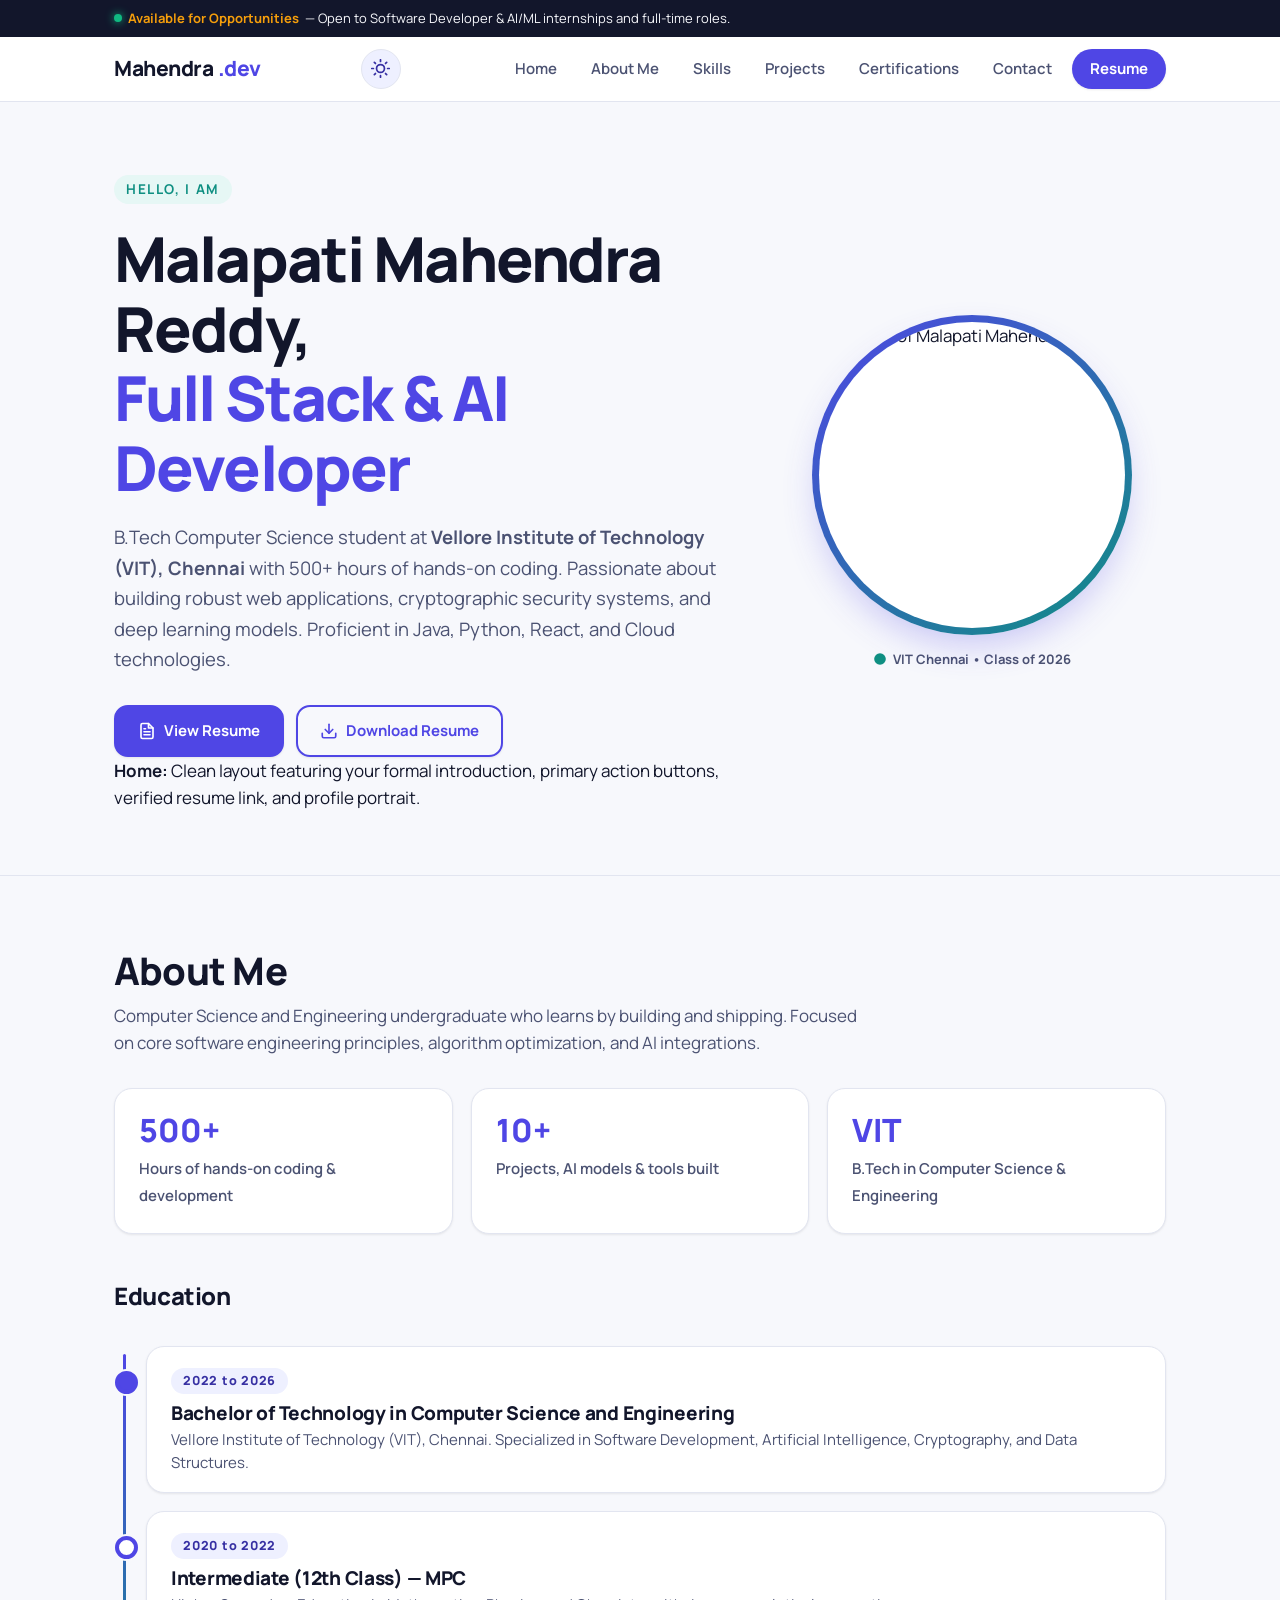
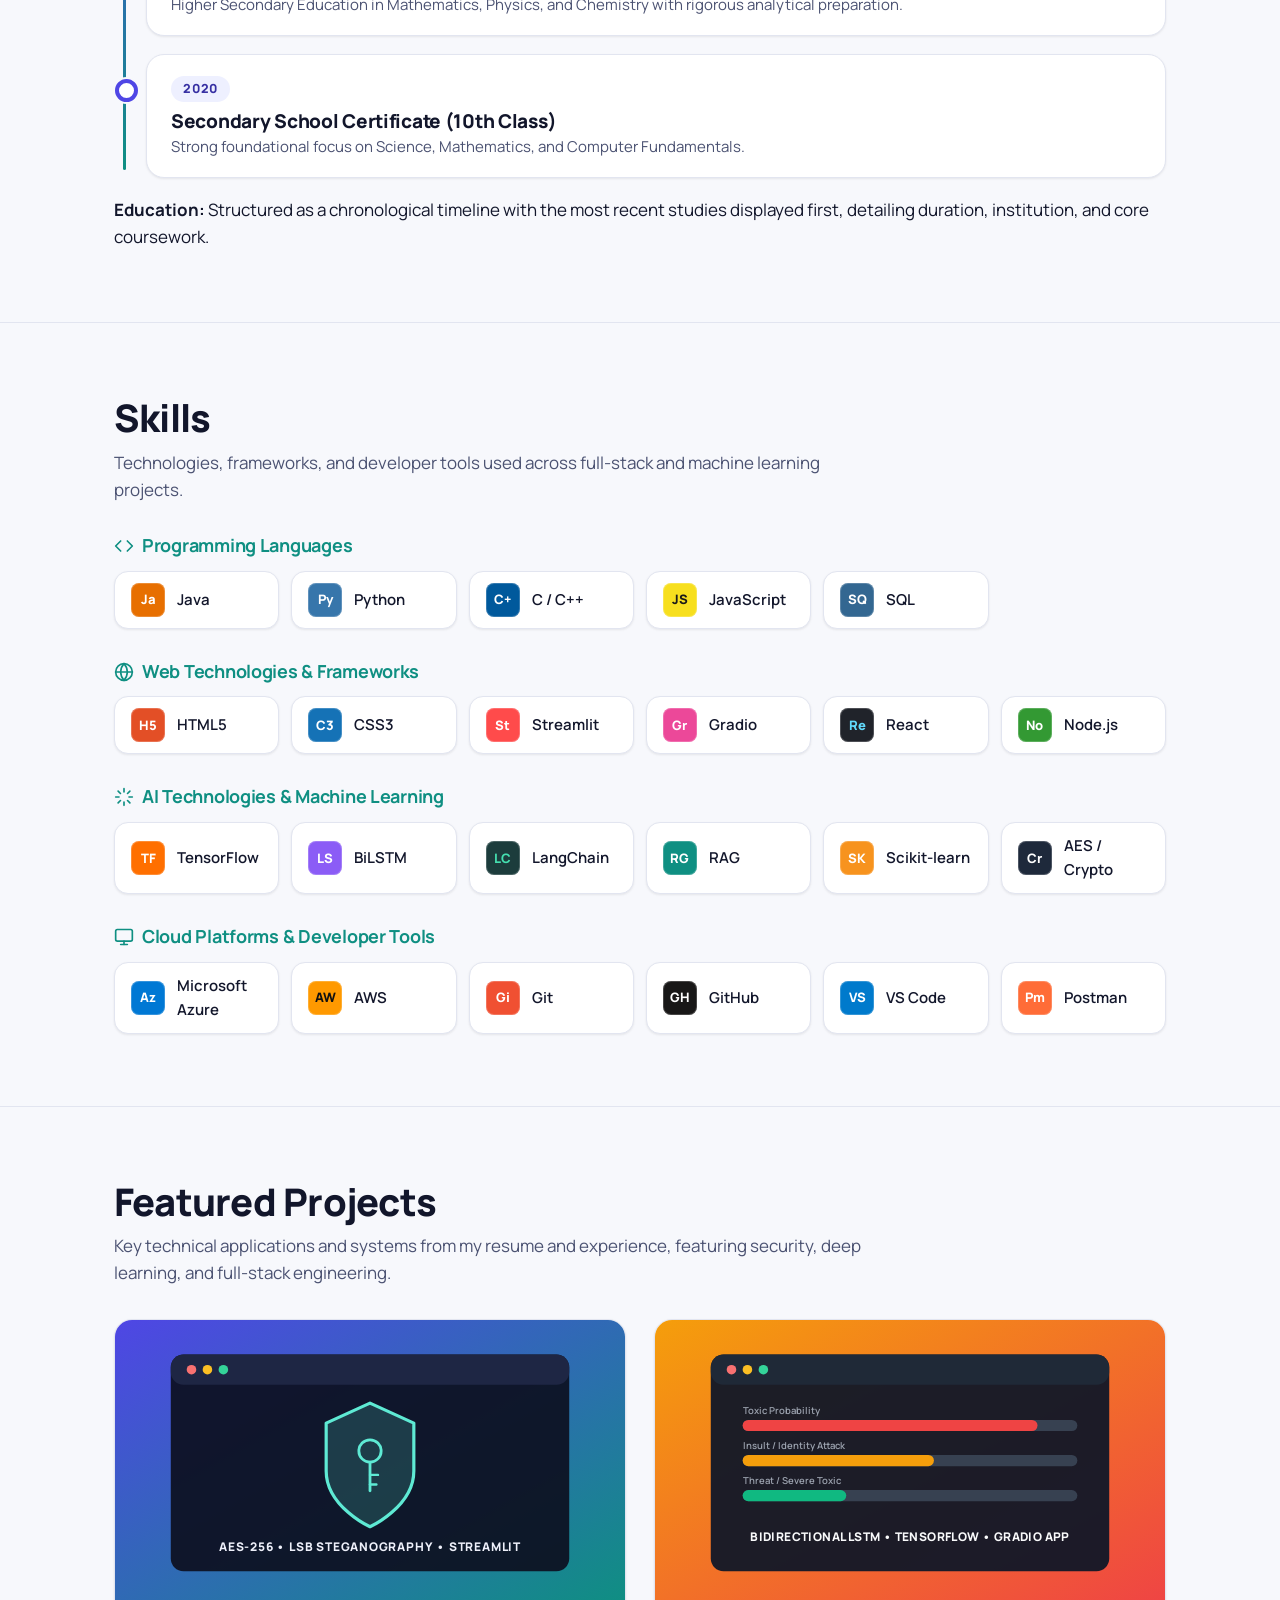
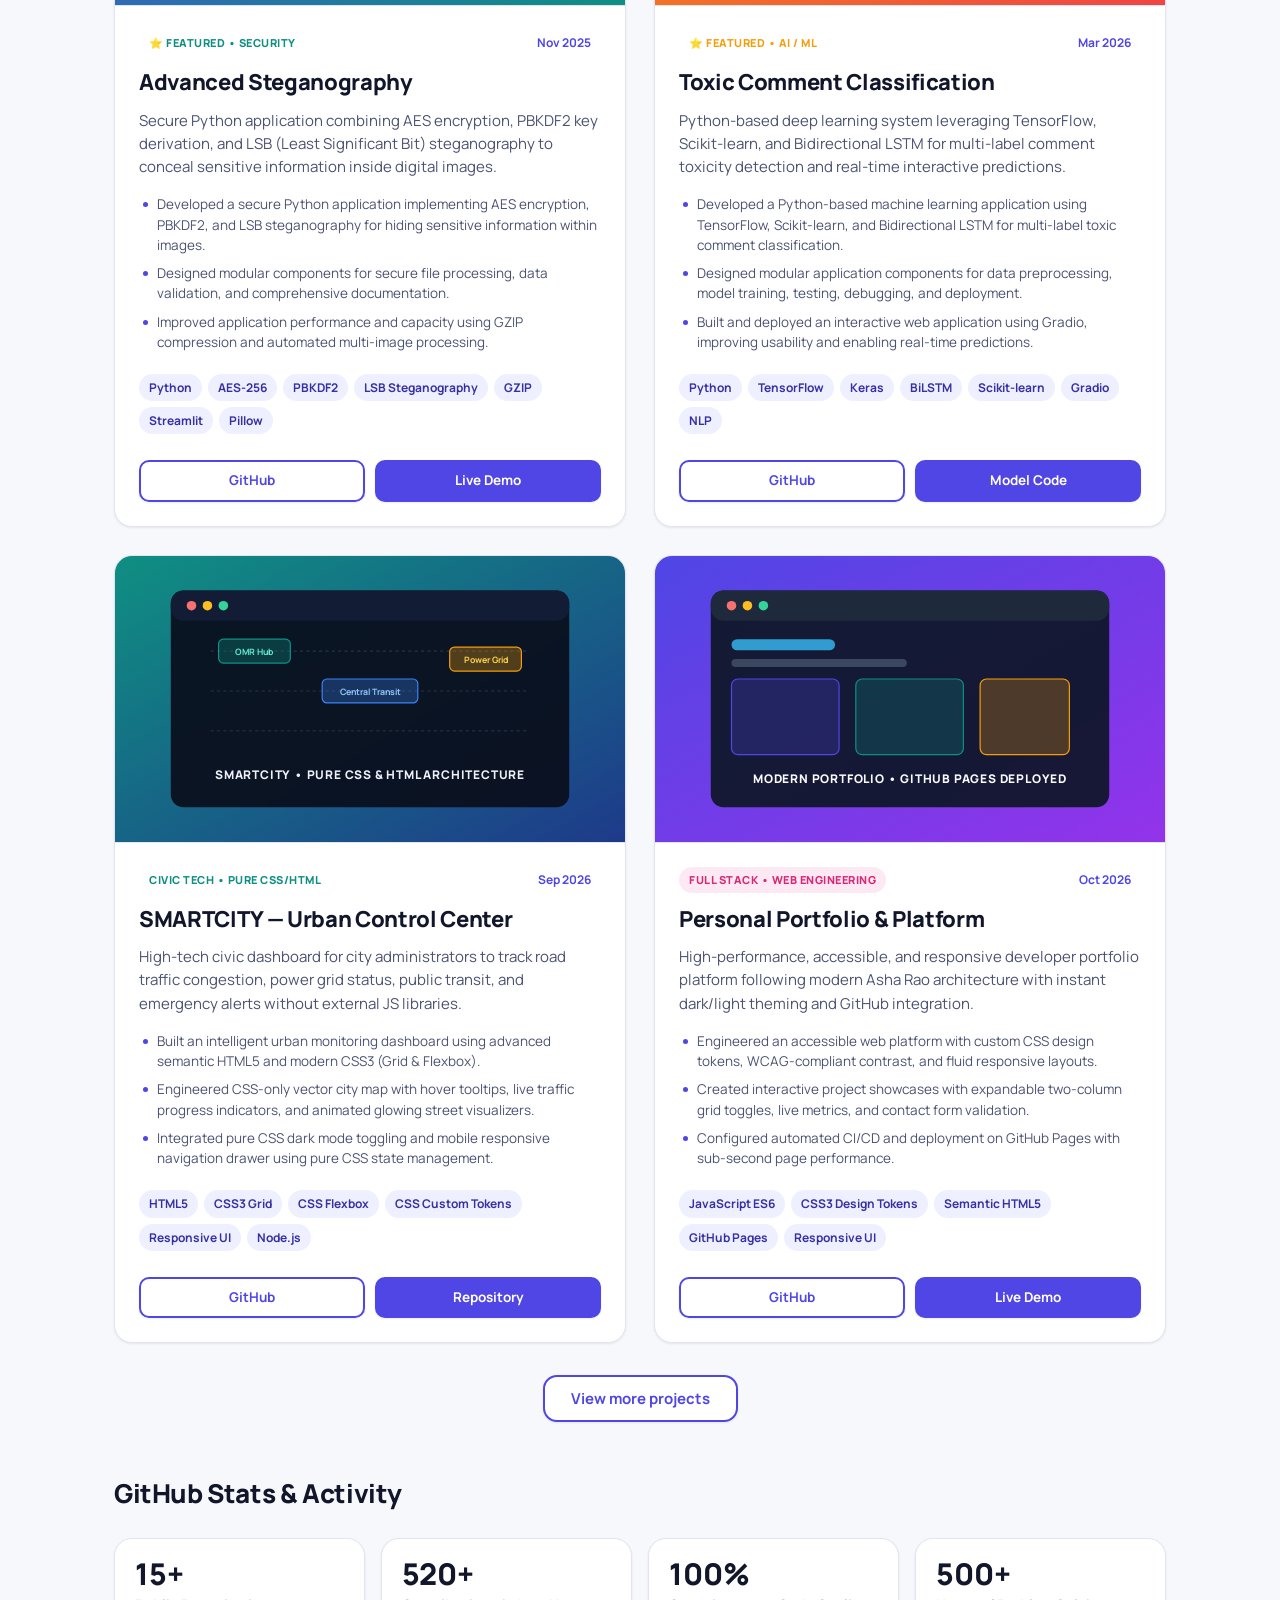
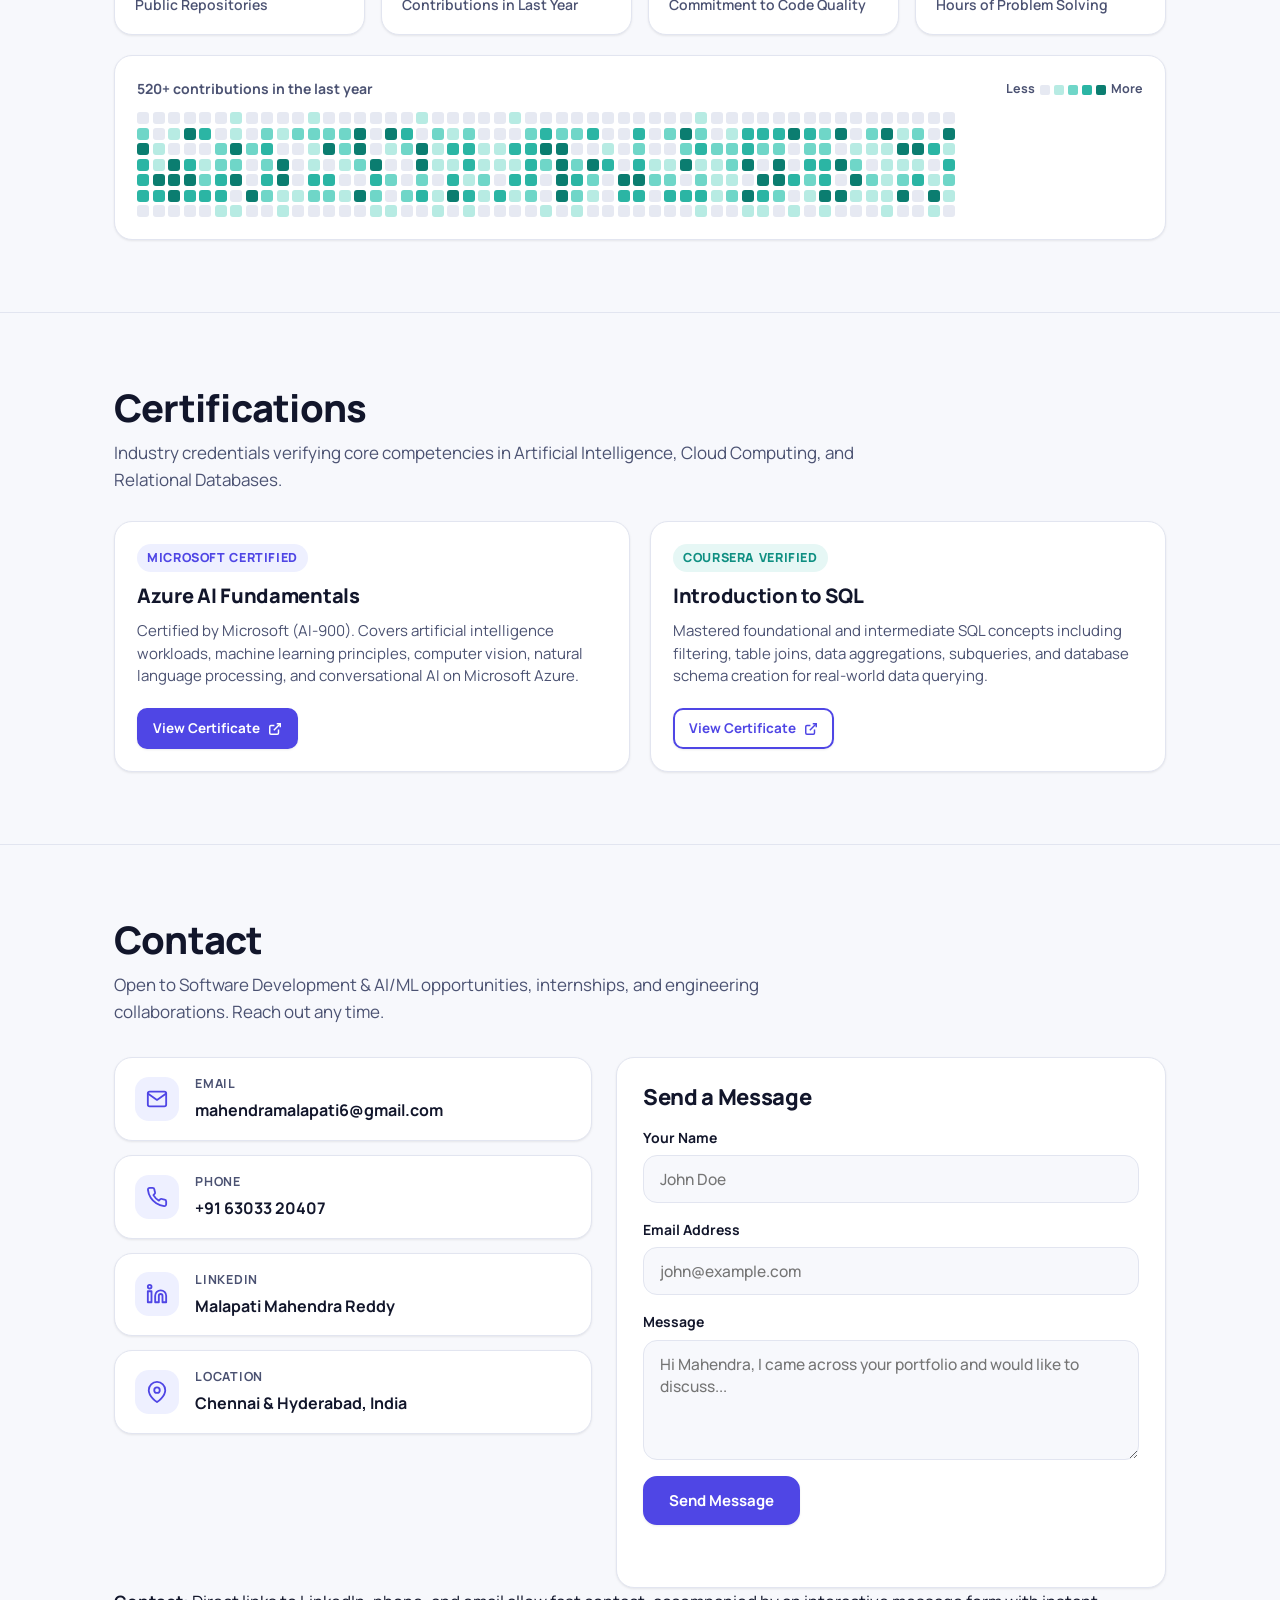
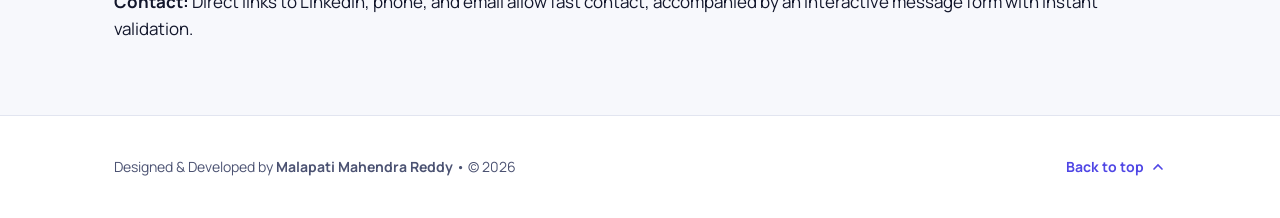
==== commit effcfb6d: "Remove Food Munch and Cloud project cards, display 2 projects initially and 2 on View More" ====
--- a/port.html
+++ b/port.html
@@ -576,121 +576,6 @@
                             </div>
                         </div>
                     </article>
-
-                    <!-- Project 5: Food Munch — Responsive Food Application (Hidden data-more, Row 3, Col 1) -->
-                    <article class="card" hidden data-more>
-                        <div class="cover">
-                            <svg viewBox="0 0 640 360" role="img"
-                                aria-label="Cover illustration of Food Munch Application"
-                                preserveAspectRatio="xMidYMid slice">
-                                <defs>
-                                    <linearGradient id="pGrad5" x1="0" y1="0" x2="1" y2="1">
-                                        <stop offset="0%" stop-color="#F97316" />
-                                        <stop offset="100%" stop-color="#DC2626" />
-                                    </linearGradient>
-                                </defs>
-                                <rect width="640" height="360" fill="url(#pGrad5)" />
-                                <rect x="70" y="44" width="500" height="272" rx="16" fill="#18181B" fill-opacity="0.94" />
-                                <rect x="70" y="44" width="500" height="38" rx="16" fill="#27272A" />
-                                <circle cx="96" cy="63" r="6" fill="#F87171" />
-                                <circle cx="116" cy="63" r="6" fill="#FBBF24" />
-                                <circle cx="136" cy="63" r="6" fill="#34D399" />
-                                <!-- Culinary App Mockup -->
-                                <circle cx="170" cy="160" r="45" fill="#EA580C" fill-opacity="0.25" stroke="#EA580C" stroke-width="2" />
-                                <text x="170" y="166" fill="#FED7AA" font-family="'Manrope',sans-serif" font-size="28" font-weight="800" text-anchor="middle">🍽️</text>
-                                <rect x="245" y="125" width="230" height="18" rx="6" fill="#F97316" fill-opacity="0.8" />
-                                <rect x="245" y="155" width="180" height="12" rx="4" fill="#71717A" fill-opacity="0.6" />
-                                <rect x="245" y="177" width="140" height="12" rx="4" fill="#71717A" fill-opacity="0.4" />
-                                <text x="320" y="280" fill="#FAFAFA" font-family="'Manrope',sans-serif"
-                                    font-weight="800" font-size="15" text-anchor="middle" letter-spacing="1">FOOD MUNCH &bull; RESPONSIVE FOOD APPLICATION</text>
-                            </svg>
-                        </div>
-                        <div class="body">
-                            <div class="card-top">
-                                <span class="card-badge amber">Web Development &bull; UI/UX</span>
-                                <span class="card-date">Aug 2026</span>
-                            </div>
-                            <h3>Food Munch Ordering Platform</h3>
-                            <p>
-                                Responsive and interactive food ordering web application designed for seamless customer browsing, featuring curated categories, promotional offers, and payment integration.
-                            </p>
-                            <ul class="card-points" aria-label="Key accomplishments">
-                                <li>Developed multi-section food ordering interface with responsive navigation, menus, and customer testimonial carousels.</li>
-                                <li>Implemented interactive menu selection modals, promotional gift banners, and mobile-friendly touch interactions.</li>
-                                <li>Built modular CSS architecture ensuring clean code structure and rapid layout adaptability.</li>
-                            </ul>
-                            <ul class="stack" aria-label="Tech stack">
-                                <li>HTML5</li>
-                                <li>CSS3</li>
-                                <li>Bootstrap</li>
-                                <li>Flexbox</li>
-                                <li>Responsive Design</li>
-                            </ul>
-                            <div class="btns">
-                                <a class="btn ghost sm" href="https://github.com/Mahendrareddy123456/foodmunch" target="_blank"
-                                    rel="noopener">GitHub</a>
-                                <a class="btn sm" href="https://github.com/Mahendrareddy123456/foodmunch" target="_blank"
-                                    rel="noopener">Repository</a>
-                            </div>
-                        </div>
-                    </article>
-
-                    <!-- Project 6: Azure AI & Cloud Automation (Hidden data-more, Row 3, Col 2) -->
-                    <article class="card" hidden data-more>
-                        <div class="cover">
-                            <svg viewBox="0 0 640 360" role="img"
-                                aria-label="Cover illustration of Azure AI and Cloud Services"
-                                preserveAspectRatio="xMidYMid slice">
-                                <defs>
-                                    <linearGradient id="pGrad6" x1="0" y1="0" x2="1" y2="1">
-                                        <stop offset="0%" stop-color="#2563EB" />
-                                        <stop offset="100%" stop-color="#7C3AED" />
-                                    </linearGradient>
-                                </defs>
-                                <rect width="640" height="360" fill="url(#pGrad6)" />
-                                <rect x="70" y="44" width="500" height="272" rx="16" fill="#0B132B" fill-opacity="0.94" />
-                                <rect x="70" y="44" width="500" height="38" rx="16" fill="#1C2541" />
-                                <circle cx="96" cy="63" r="6" fill="#F87171" />
-                                <circle cx="116" cy="63" r="6" fill="#FBBF24" />
-                                <circle cx="136" cy="63" r="6" fill="#34D399" />
-                                <!-- Cloud SVG graphic -->
-                                <path
-                                    d="M260 200 C240 200 220 185 220 160 C220 135 240 120 265 120 C275 100 300 85 330 85 C365 85 395 105 400 135 C415 135 430 150 430 165 C430 185 415 200 395 200 Z"
-                                    fill="#38BDF8" fill-opacity="0.22" stroke="#38BDF8" stroke-width="3.5" />
-                                <text x="320" y="278" fill="#F0F9FF" font-family="'Manrope',sans-serif"
-                                    font-weight="800" font-size="15" text-anchor="middle" letter-spacing="1">AZURE AI FUNDAMENTALS &bull; SQL &bull; AWS</text>
-                            </svg>
-                        </div>
-                        <div class="body">
-                            <div class="card-top">
-                                <span class="card-badge blue">Cloud &bull; Database Architecture</span>
-                                <span class="card-date">Jul 2024</span>
-                            </div>
-                            <h3>Azure AI &amp; Cloud Services</h3>
-                            <p>
-                                Cloud and data-driven systems leveraging Microsoft Azure AI Fundamentals, AWS cloud infrastructure, relational SQL database design, and automated backend data processing.
-                            </p>
-                            <ul class="card-points" aria-label="Key accomplishments">
-                                <li>Gained foundational knowledge in Artificial Intelligence, Machine Learning, and automated data processing on Microsoft Azure.</li>
-                                <li>Designed relational SQL databases, optimized complex query structures, and performed rigorous data validation for real-world scenarios.</li>
-                                <li>Built foundational understanding of AWS cloud services and REST API integration for robust software deployment.</li>
-                            </ul>
-                            <ul class="stack" aria-label="Tech stack">
-                                <li>Azure AI</li>
-                                <li>AWS Cloud</li>
-                                <li>SQL Databases</li>
-                                <li>Relational Modeling</li>
-                                <li>REST APIs</li>
-                                <li>Data Validation</li>
-                            </ul>
-                            <div class="btns">
-                                <a class="btn ghost sm" href="https://github.com/Mahendrareddy123456" target="_blank"
-                                    rel="noopener">GitHub</a>
-                                <a class="btn sm" href="https://s3.amazonaws.com/coursera_assets/meta_images/generated/CERTIFICATE_LANDING_PAGE/CERTIFICATE_LANDING_PAGE~HFRZQETCVS5L/CERTIFICATE_LANDING_PAGE~HFRZQETCVS5L.jpeg"
-                                    target="_blank" rel="noopener">Certification</a>
-                            </div>
-                        </div>
-                    </article>
                 </div>
 
                 <!-- View More Projects Button -->
--- a/port.css
+++ b/port.css
@@ -1,9 +1,3 @@
-/* ==========================================================================
-   Design System & Tokens - Matching Asha Rao Portfolio Architecture
-   One modern font (Manrope), refined indigo/teal/amber accents, 
-   light/dark modes, high contrast, clean typography, responsive layout.
-   ========================================================================== */
-
 :root {
   --bg: #F7F8FC;
   --surface: #FFFFFF;
@@ -134,7 +128,10 @@
   transition: background-color 0.25s ease, color 0.25s ease;
 }
 
-h1, h2, h3, h4 {
+h1,
+h2,
+h3,
+h4 {
   margin: 0;
   line-height: 1.2;
   color: var(--ink);
@@ -145,7 +142,8 @@
   margin: 0;
 }
 
-ul, ol {
+ul,
+ol {
   list-style: none;
   margin: 0;
   padding: 0;
@@ -948,10 +946,21 @@
   transform: scale(1.4);
 }
 
-.cal .grid i[data-l="1"] { background: var(--c1); }
-.cal .grid i[data-l="2"] { background: var(--c2); }
-.cal .grid i[data-l="3"] { background: var(--c3); }
-.cal .grid i[data-l="4"] { background: var(--c4); }
+.cal .grid i[data-l="1"] {
+  background: var(--c1);
+}
+
+.cal .grid i[data-l="2"] {
+  background: var(--c2);
+}
+
+.cal .grid i[data-l="3"] {
+  background: var(--c3);
+}
+
+.cal .grid i[data-l="4"] {
+  background: var(--c4);
+}
 
 .cal small {
   display: block;
@@ -1285,7 +1294,10 @@
   html {
     scroll-behavior: auto;
   }
-  *, *::before, *::after {
+
+  *,
+  *::before,
+  *::after {
     animation-duration: 0.01ms !important;
     animation-iteration-count: 1 !important;
     transition-duration: 0.01ms !important;
